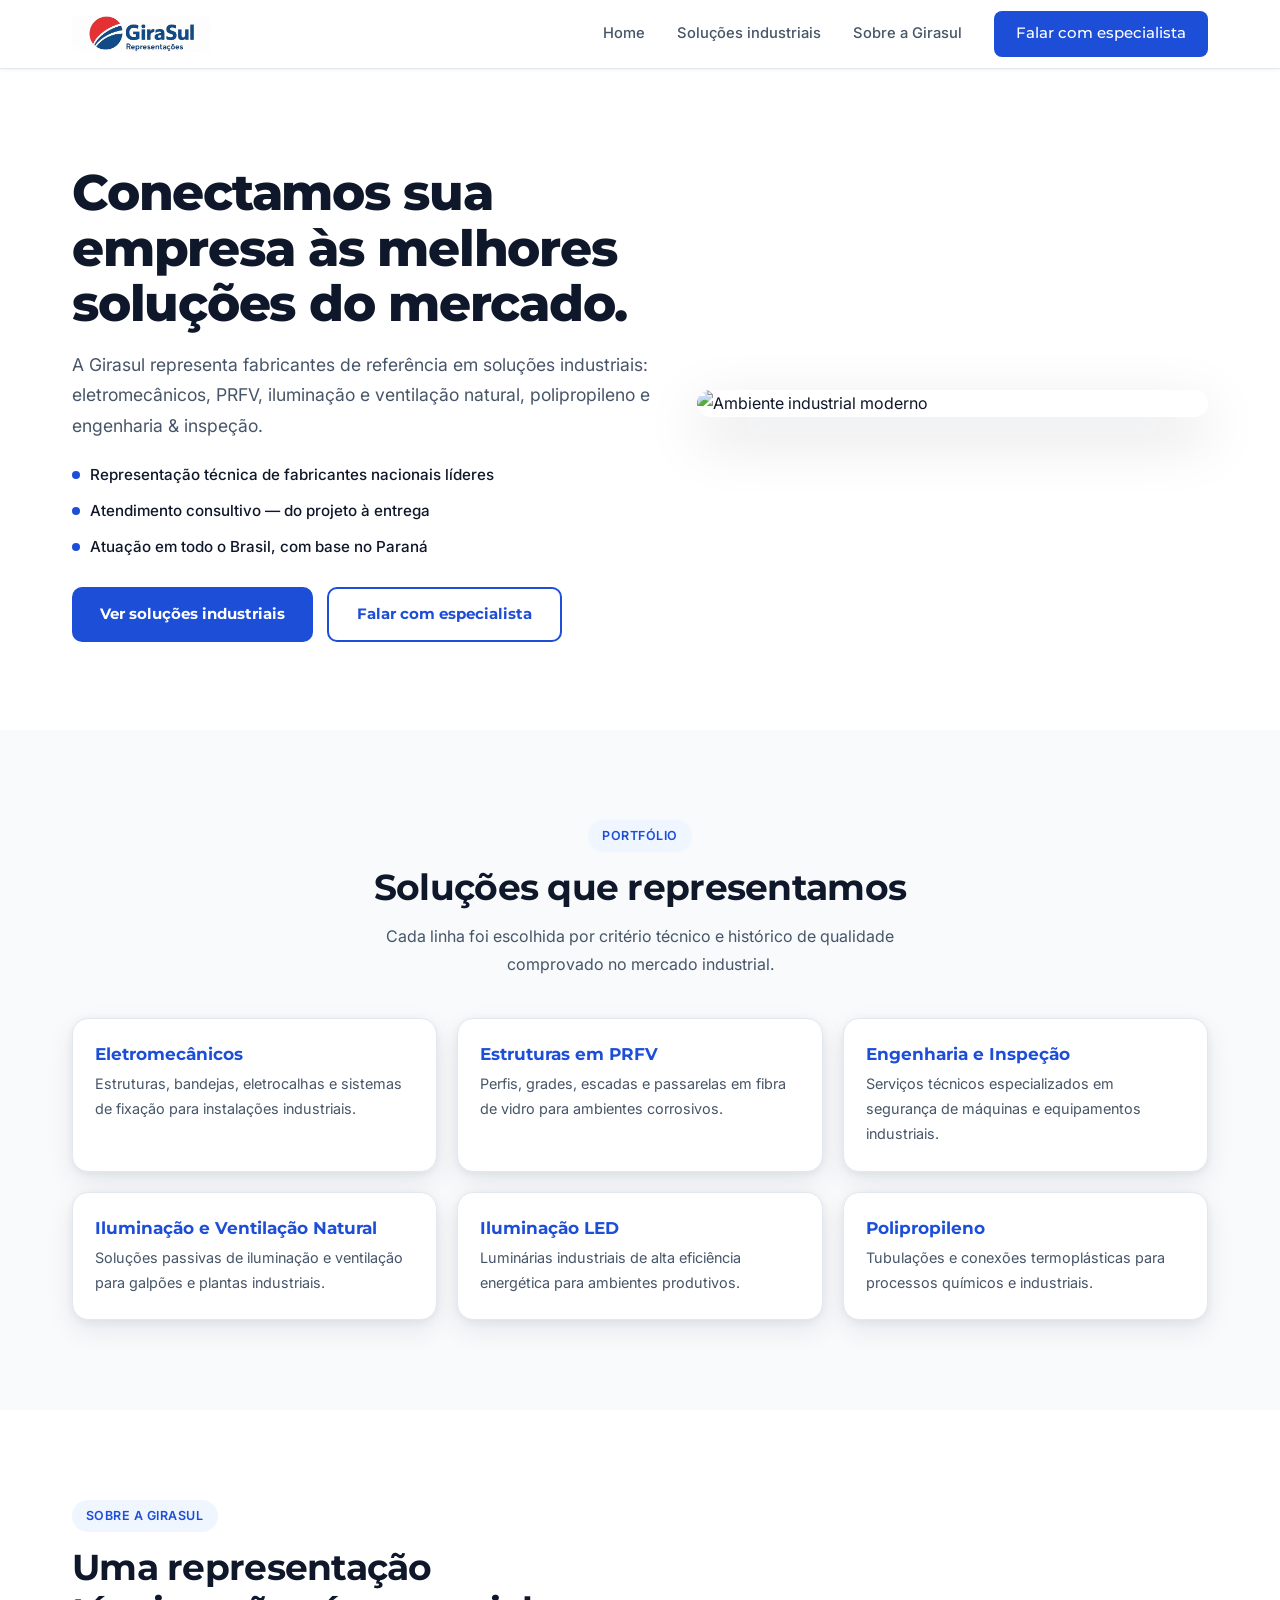
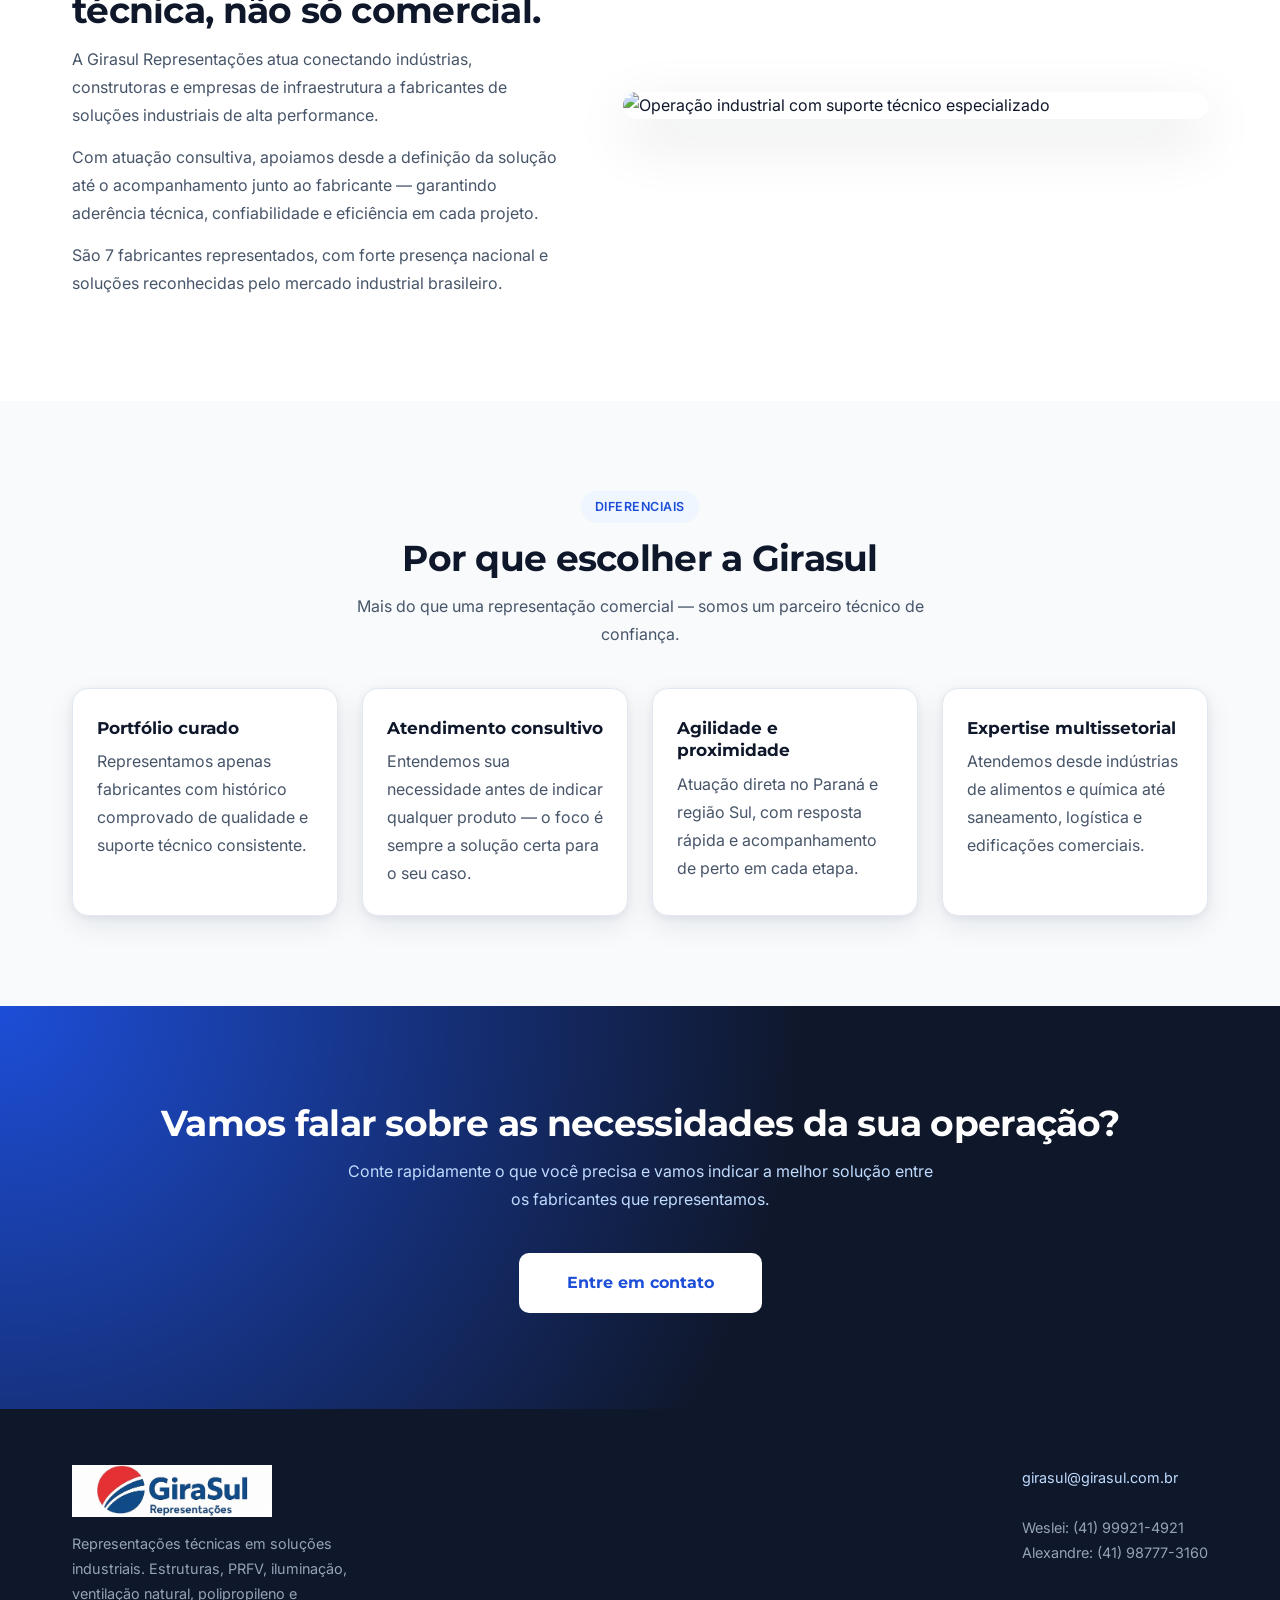
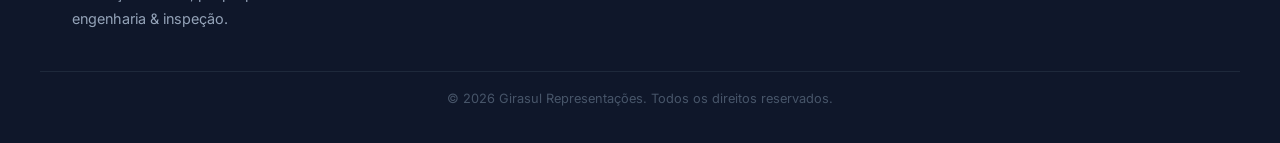
==== index.html @ 54c090a6 "Update index.html" ====
<!doctype html>
<html lang="pt-BR">
<head>
  <meta charset="utf-8" />
  <meta name="viewport" content="width=device-width, initial-scale=1" />
  <title>Girasul Representações | Soluções Industriais no Paraná</title>
  <meta name="description" content="A Girasul representa fabricantes líderes em soluções industriais: estruturas eletromecânicas, PRFV, iluminação, ventilação natural, polipropileno e engenharia & inspeção. Atendimento consultivo no Paraná e região Sul.">
  <meta name="robots" content="index, follow" />
  <link rel="canonical" href="https://site-girasul.vercel.app/" />
  <link rel="preconnect" href="https://fonts.googleapis.com" />
  <link rel="preconnect" href="https://fonts.gstatic.com" crossorigin />
  <link href="https://fonts.googleapis.com/css2?family=Inter:wght@400;500;600&family=Montserrat:wght@600;700;800&display=swap" rel="stylesheet" />
  <link rel="stylesheet" href="assets/css/styles.css" />
</head>
<body>

  <header class="site-header">
    <div class="container header-inner">
      <a href="index.html" class="brand">
        <img src="assets/img/logos/logo-girasul.webp"
             alt="Girasul Representações"
             class="brand-logo" />
      </a>
      <nav class="main-nav" id="main-nav">
        <a href="index.html">Home</a>
        <a href="solucoes-industriais.html">Soluções industriais</a>
        <a href="#sobre">Sobre a Girasul</a>
        <a href="https://wa.me/5541999214921?text=Ol%C3%A1%2C%20vim%20pelo%20site%20da%20Girasul%20e%20gostaria%20de%20conversar%20sobre%20solu%C3%A7%C3%B5es%20industriais."
           class="btn btn-nav"
           target="_blank"
           rel="noopener">
          Falar com especialista
        </a>
      </nav>
      <button class="nav-toggle" id="nav-toggle" aria-label="Abrir menu">
        <span></span><span></span><span></span>
      </button>
    </div>
  </header>

  <main>

    <!-- HERO -->
    <section class="hero">
      <div class="container hero-grid">
        <div class="hero-text">
          <h1>Conectamos sua empresa às melhores soluções do mercado.</h1>
          <p class="lead">
            A Girasul representa fabricantes de referência em soluções industriais:
            eletromecânicos, PRFV, iluminação e ventilação natural,
            polipropileno e engenharia & inspeção.
          </p>
          <ul class="hero-list">
            <li>Representação técnica de fabricantes nacionais líderes</li>
            <li>Atendimento consultivo — do projeto à entrega</li>
            <li>Atuação em todo o Brasil, com base no Paraná</li>
          </ul>
          <div class="hero-ctas">
            <a href="solucoes-industriais.html" class="btn btn-primary">Ver soluções industriais</a>
            <a href="https://wa.me/5541999214921?text=Ol%C3%A1%2C%20vim%20pelo%20site%20da%20Girasul%20e%20gostaria%20de%20conversar%20sobre%20solu%C3%A7%C3%B5es%20industriais."
               class="btn btn-outline"
               target="_blank"
               rel="noopener">
              Falar com especialista
            </a>
          </div>
        </div>
        <div class="hero-visual">
          <img src="assets/img/ilustracoes/hero-industrial-home.webp"
               alt="Ambiente industrial moderno"
               class="hero-image" />
        </div>
      </div>
    </section>

    <!-- SOLUÇÕES QUE REPRESENTAMOS -->
    <section class="section section-soft">
      <div class="container">
        <div class="section-header text-center">
          <p class="badge">Portfólio</p>
          <h2>Soluções que representamos</h2>
          <p class="section-lead">
            Cada linha foi escolhida por critério técnico e histórico de qualidade
            comprovado no mercado industrial.
          </p>
        </div>
        <div class="home-categories">
          <a href="solucoes-industriais.html#eletromecânicos" class="home-cat">
            <h3>Eletromecânicos</h3>
            <p>Estruturas, bandejas, eletrocalhas e sistemas de fixação para instalações industriais.</p>
          </a>
          <a href="solucoes-industriais.html#prfv" class="home-cat">
            <h3>Estruturas em PRFV</h3>
            <p>Perfis, grades, escadas e passarelas em fibra de vidro para ambientes corrosivos.</p>
          </a>
          <a href="solucoes-industriais.html#engenharia" class="home-cat">
            <h3>Engenharia e Inspeção</h3>
            <p>Serviços técnicos especializados em segurança de máquinas e equipamentos industriais.</p>
          </a>
          <a href="solucoes-industriais.html#iluminacao" class="home-cat">
            <h3>Iluminação e Ventilação Natural</h3>
            <p>Soluções passivas de iluminação e ventilação para galpões e plantas industriais.</p>
          </a>
          <a href="solucoes-industriais.html#iluminacao-led" class="home-cat">
            <h3>Iluminação LED</h3>
            <p>Luminárias industriais de alta eficiência energética para ambientes produtivos.</p>
          </a>
          <a href="solucoes-industriais.html#polipropileno" class="home-cat">
            <h3>Polipropileno</h3>
            <p>Tubulações e conexões termoplásticas para processos químicos e industriais.</p>
          </a>
        </div>
      </div>
    </section>

    <!-- SOBRE A GIRASUL -->
    <section class="section" id="sobre">
      <div class="container about-grid">
        <div class="about-text">
          <p class="badge">Sobre a Girasul</p>
          <h2>Uma representação técnica, não só comercial.</h2>
          <p>
            A Girasul Representações atua conectando indústrias, construtoras e empresas
            de infraestrutura a fabricantes de soluções industriais de alta performance.
          </p>
          <p>
            Com atuação consultiva, apoiamos desde a definição da solução até o
            acompanhamento junto ao fabricante — garantindo aderência técnica,
            confiabilidade e eficiência em cada projeto.
          </p>
          <p>
            São 7 fabricantes representados, com forte presença nacional e soluções
            reconhecidas pelo mercado industrial brasileiro.
          </p>
        </div>
        <div class="about-visual">
          <img src="assets/img/ilustracoes/hero-sobre-girasul.jpeg"
               alt="Operação industrial com suporte técnico especializado" />
        </div>
      </div>
    </section>

    <!-- POR QUE A GIRASUL -->
    <section class="section section-soft">
      <div class="container">
        <div class="section-header text-center">
          <p class="badge">Diferenciais</p>
          <h2>Por que escolher a Girasul</h2>
          <p class="section-lead">
            Mais do que uma representação comercial — somos um parceiro técnico de confiança.
          </p>
        </div>
        <div class="why-grid">
          <div class="why-item">
            <h3>Portfólio curado</h3>
            <p>Representamos apenas fabricantes com histórico comprovado de qualidade e suporte técnico consistente.</p>
          </div>
          <div class="why-item">
            <h3>Atendimento consultivo</h3>
            <p>Entendemos sua necessidade antes de indicar qualquer produto — o foco é sempre a solução certa para o seu caso.</p>
          </div>
          <div class="why-item">
            <h3>Agilidade e proximidade</h3>
            <p>Atuação direta no Paraná e região Sul, com resposta rápida e acompanhamento de perto em cada etapa.</p>
          </div>
          <div class="why-item">
            <h3>Expertise multissetorial</h3>
            <p>Atendemos desde indústrias de alimentos e química até saneamento, logística e edificações comerciais.</p>
          </div>
        </div>
      </div>
    </section>

    <!-- CTA -->
    <section class="section section-cta" id="contato">
      <div class="container">
        <div class="section-header text-center">
          <h2>Vamos falar sobre as necessidades da sua operação?</h2>
          <p class="section-lead">
            Conte rapidamente o que você precisa e vamos indicar a melhor solução
            entre os fabricantes que representamos.
          </p>
        </div>
        <div class="cta-contacts cta-contacts--single">
          <a href="https://wa.me/5541999214921?text=Ol%C3%A1%2C%20vim%20pelo%20site%20da%20Girasul%20e%20gostaria%20de%20conversar%20sobre%20solu%C3%A7%C3%B5es%20industriais."
             class="btn-cta-primary"
             target="_blank"
             rel="noopener">
            Entre em contato
          </a>
        </div>
      </div>
    </section>

  </main>

  <footer class="site-footer">
    <div class="container footer-grid">
      <div>
        <img src="assets/img/logos/logo-girasul.webp"
             alt="Girasul Representações"
             class="footer-logo" />
        <p class="footer-text">
          Representações técnicas em soluções industriais. Estruturas, PRFV,
          iluminação, ventilação natural, polipropileno e engenharia & inspeção.
        </p>
      </div>
      <div>
        <p class="footer-text">
          <a href="mailto:girasul@girasul.com.br">girasul@girasul.com.br</a><br><br>
          Weslei: (41) 99921-4921<br>
          Alexandre: (41) 98777-3160
        </p>
      </div>
    </div>
    <div class="container footer-bottom">
      <p>© <span id="year"></span> Girasul Representações. Todos os direitos reservados.</p>
    </div>
  </footer>

  <script src="assets/js/main.js"></script>
</body>
</html>
---- assets/css/styles.css ----
/* =============================================
   GIRASUL REPRESENTAÇÕES — styles.css
   ============================================= */

:root {
  --color-primary: #1d4ed8;
  --color-primary-dark: #1e40af;
  --color-bg-soft: #f8fafc;
  --color-text: #0f172a;
  --color-text-soft: #475569;
  --color-border: #e2e8f0;
  --radius: 16px;
  --shadow-card: 0 2px 8px rgba(15,23,42,0.06), 0 10px 28px rgba(15,23,42,0.08);
}

*, *::before, *::after {
  box-sizing: border-box;
  margin: 0;
  padding: 0;
}

body {
  font-family: "Inter", system-ui, -apple-system, sans-serif;
  font-size: 1rem;
  line-height: 1.7;
  color: var(--color-text);
  background-color: #ffffff;
  -webkit-font-smoothing: antialiased;
}

a { color: inherit; text-decoration: none; }
img { display: block; max-width: 100%; }
ul { list-style: none; padding: 0; margin: 0; }

/* =============================================
   TIPOGRAFIA
   ============================================= */

h1 {
  font-family: "Montserrat", system-ui, sans-serif;
  font-size: clamp(2.1rem, 4.5vw, 3.1rem);
  font-weight: 800;
  line-height: 1.12;
  letter-spacing: -0.025em;
  color: #0f172a;
  margin-bottom: 18px;
}

h2 {
  font-family: "Montserrat", system-ui, sans-serif;
  font-size: clamp(1.6rem, 3vw, 2.25rem);
  font-weight: 700;
  line-height: 1.2;
  letter-spacing: -0.02em;
  color: #0f172a;
  margin-bottom: 12px;
}

h3 {
  font-family: "Montserrat", system-ui, sans-serif;
  font-size: 1.08rem;
  font-weight: 700;
  line-height: 1.3;
  color: #0f172a;
  margin-bottom: 8px;
}

h4 {
  font-family: "Montserrat", system-ui, sans-serif;
  font-size: 0.9rem;
  font-weight: 600;
  color: #1e293b;
  margin-bottom: 6px;
}

p {
  color: var(--color-text-soft);
  line-height: 1.75;
}

/* =============================================
   LAYOUT
   ============================================= */

.container {
  max-width: 1200px;
  margin: 0 auto;
  padding: 0 32px;
}

.section { padding: 90px 0; }
.section-soft { background-color: var(--color-bg-soft); }

.section-header { margin-bottom: 40px; }
.section-header.text-center { text-align: center; }

.section-lead {
  max-width: 600px;
  margin: 10px auto 0;
  font-size: 1rem;
  color: var(--color-text-soft);
  line-height: 1.75;
}

/* =============================================
   HEADER
   ============================================= */

.site-header {
  position: sticky;
  top: 0;
  z-index: 100;
  background-color: #ffffff;
  border-bottom: 1px solid var(--color-border);
  box-shadow: 0 1px 4px rgba(15,23,42,0.06);
}

.header-inner {
  display: flex;
  align-items: center;
  justify-content: space-between;
  height: 68px;
}

.brand-logo {
  height: 36px;
  width: auto;
}

.main-nav {
  display: flex;
  align-items: center;
  gap: 32px;
}

.main-nav a {
  font-size: 0.92rem;
  font-weight: 500;
  color: var(--color-text-soft);
  transition: color 0.2s;
}

.main-nav a:hover { color: var(--color-primary); }

.nav-toggle {
  display: none;
  flex-direction: column;
  gap: 5px;
  background: none;
  border: none;
  cursor: pointer;
  padding: 4px;
}

.nav-toggle span {
  display: block;
  width: 24px;
  height: 2px;
  background-color: var(--color-text);
  border-radius: 2px;
  transition: transform 0.2s;
}

/* =============================================
   BADGE
   ============================================= */

.badge {
  display: inline-block;
  padding: 5px 14px;
  border-radius: 999px;
  background-color: #eff6ff;
  color: var(--color-primary);
  font-size: 0.78rem;
  font-weight: 600;
  letter-spacing: 0.04em;
  text-transform: uppercase;
  margin-bottom: 14px;
}

/* =============================================
   BOTÕES
   ============================================= */

.btn {
  display: inline-flex;
  align-items: center;
  justify-content: center;
  padding: 13px 28px;
  border-radius: 10px;
  font-family: "Montserrat", system-ui, sans-serif;
  font-weight: 700;
  font-size: 0.92rem;
  cursor: pointer;
  transition: transform 0.2s, box-shadow 0.2s, background-color 0.2s;
  text-decoration: none;
  white-space: nowrap;
  border: none;
}

.btn-primary {
  background-color: var(--color-primary);
  color: #ffffff;
}

.btn-primary:hover {
  background-color: var(--color-primary-dark);
  transform: translateY(-2px);
  box-shadow: 0 6px 20px rgba(29,78,216,0.35);
}

.btn-outline {
  background-color: transparent;
  color: var(--color-primary);
  border: 2px solid var(--color-primary);
}

.btn-outline:hover {
  background-color: #eff6ff;
  transform: translateY(-2px);
}

.btn-nav {
  background-color: var(--color-primary);
  color: #ffffff !important;
  padding: 10px 22px;
  border-radius: 8px;
  font-size: 0.88rem;
}

.btn-nav:hover {
  background-color: var(--color-primary-dark);
  transform: translateY(-1px);
}

/* =============================================
   HERO
   ============================================= */

.hero {
  padding: 96px 0 88px;
  background-color: #ffffff;
}

.hero-grid {
  display: grid;
  grid-template-columns: minmax(0, 1.2fr) minmax(0, 1.05fr);
  gap: 40px;
  align-items: center;
}

.hero-text { max-width: 600px; }

.lead {
  font-size: 1.1rem;
  color: var(--color-text-soft);
  margin-bottom: 20px;
  line-height: 1.75;
}

.hero-list {
  list-style: none;
  padding: 0;
  margin: 0 0 28px;
  display: flex;
  flex-direction: column;
  gap: 10px;
}

.hero-list li {
  display: flex;
  align-items: center;
  gap: 10px;
  font-size: 0.95rem;
  font-weight: 500;
  color: var(--color-text);
}

.hero-list li::before {
  content: "";
  width: 8px;
  height: 8px;
  border-radius: 50%;
  background-color: var(--color-primary);
  flex-shrink: 0;
}

.hero-ctas {
  display: flex;
  flex-wrap: wrap;
  gap: 14px;
}

.hero-visual {
  display: flex;
  justify-content: flex-end;
  align-items: center;
}

.hero-image {
  width: 100%;
  max-height: 480px;
  object-fit: cover;
  border-radius: var(--radius);
  box-shadow: 0 20px 60px rgba(15,23,42,0.15);
}

/* =============================================
   HOME CATEGORIES
   ============================================= */

.home-categories {
  display: grid;
  grid-template-columns: repeat(3, 1fr);
  gap: 20px;
}

.home-cat {
  display: block;
  padding: 24px 22px;
  border-radius: var(--radius);
  border: 1px solid var(--color-border);
  background-color: #ffffff;
  box-shadow: var(--shadow-card);
  transition: transform 0.2s, box-shadow 0.2s, border-color 0.2s;
  text-decoration: none;
}

.home-cat:hover {
  transform: translateY(-4px);
  box-shadow: 0 14px 32px rgba(15,23,42,0.1);
  border-color: #bfdbfe;
}

.home-cat h3 {
  color: var(--color-primary);
  margin-bottom: 6px;
}

.home-cat p {
  font-size: 0.9rem;
  color: var(--color-text-soft);
  margin: 0;
}

/* =============================================
   SOBRE — ABOUT GRID
   ============================================= */

.about-grid {
  display: grid;
  grid-template-columns: 1fr 1.2fr;
  gap: 64px;
  align-items: center;
}

.about-text p {
  margin-bottom: 14px;
}

.about-visual {
  border-radius: var(--radius);
  overflow: hidden;
  box-shadow: 0 20px 60px rgba(15,23,42,0.12);
}

.about-visual img {
  width: 100%;
  height: 100%;
  max-height: 420px;
  object-fit: cover;
  display: block;
}

/* =============================================
   LOGOS GRID (marcas — home)
   ============================================= */

.logos-grid {
  display: grid;
  grid-template-columns: repeat(5, 1fr);
  gap: 12px;
}

.logo-item {
  display: flex;
  align-items: center;
  justify-content: center;
  padding: 14px 10px;
  border-radius: 10px;
  border: 1px solid var(--color-border);
  background-color: #ffffff;
  transition: box-shadow 0.2s;
}

.logo-item:hover {
  box-shadow: 0 4px 14px rgba(15,23,42,0.08);
}

.logo-item img {
  max-height: 38px;
  width: auto;
  object-fit: contain;
  filter: grayscale(30%);
  transition: filter 0.2s;
}

.logo-item:hover img {
  filter: grayscale(0%);
}

/* =============================================
   WHY GIRASUL
   ============================================= */

.why-grid {
  display: grid;
  grid-template-columns: repeat(4, 1fr);
  gap: 24px;
}

.why-item {
  padding: 28px 24px;
  border-radius: var(--radius);
  background-color: #ffffff;
  border: 1px solid var(--color-border);
  box-shadow: var(--shadow-card);
}

.why-item h3 {
  color: var(--color-text);
  margin-bottom: 8px;
}

/* =============================================
   CTA
   ============================================= */

.section-cta {
  background: radial-gradient(circle at top left, #1d4ed8 0%, #0f172a 60%);
  padding: 96px 0;
}

.section-cta h2 { color: #ffffff; }
.section-cta .section-lead { color: #bfdbfe; }

.cta-contacts {
  display: flex;
  flex-wrap: wrap;
  justify-content: center;
  gap: 20px;
  margin-top: 32px;
}

.cta-contacts--single {
  display: flex;
  justify-content: center;
  margin-top: 32px;
}

.btn-cta-primary {
  display: inline-flex;
  align-items: center;
  justify-content: center;
  padding: 16px 48px;
  border-radius: 10px;
  background-color: #ffffff;
  color: var(--color-primary);
  font-family: "Montserrat", system-ui, sans-serif;
  font-weight: 700;
  font-size: 1rem;
  border: none;
  cursor: pointer;
  transition: transform 0.2s, box-shadow 0.2s;
  text-decoration: none;
  white-space: nowrap;
}

.btn-cta-primary:hover {
  transform: translateY(-2px);
  box-shadow: 0 8px 24px rgba(15,23,42,0.2);
}

.btn-cta-outline {
  display: inline-flex;
  align-items: center;
  justify-content: center;
  padding: 16px 36px;
  border-radius: 10px;
  background-color: transparent;
  color: #ffffff;
  font-family: "Montserrat", system-ui, sans-serif;
  font-weight: 600;
  font-size: 0.95rem;
  border: 2px solid rgba(255,255,255,0.5);
  cursor: pointer;
  transition: background-color 0.2s, border-color 0.2s, transform 0.2s;
  text-decoration: none;
  white-space: nowrap;
}

.btn-cta-outline:hover {
  background-color: rgba(255,255,255,0.1);
  border-color: #ffffff;
  transform: translateY(-2px);
}

/* =============================================
   FABRICANTES (página de soluções)
   ============================================= */

.fab-grid {
  display: grid;
  grid-template-columns: repeat(5, 1fr);
  gap: 16px;
}

.fab-card {
  display: flex;
  align-items: center;
  justify-content: center;
  padding: 20px 16px;
  min-height: 100px;
  border-radius: var(--radius);
  border: 1px solid var(--color-border);
  background-color: #ffffff;
  box-shadow: var(--shadow-card);
  transition: box-shadow 0.2s, transform 0.2s;
}

.fab-card:hover {
  transform: translateY(-3px);
  box-shadow: 0 10px 28px rgba(15,23,42,0.1);
}

.fab-card img {
  max-height: 52px;
  width: auto;
  object-fit: contain;
}

/* =============================================
   CARD BRANDS (logos dentro dos cards de soluções)
   ============================================= */

.card-brands {
  display: flex;
  flex-direction: column;
  gap: 8px;
  margin-top: 12px;
  padding-top: 12px;
  border-top: 1px solid var(--color-border);
}

.card-brands span {
  font-size: 0.72rem;
  font-weight: 600;
  text-transform: uppercase;
  letter-spacing: 0.06em;
  color: #94a3b8;
}

.card-brands-logos {
  display: flex;
  flex-wrap: wrap;
  align-items: center;
  gap: 12px;
}

.card-brands-logos img {
  max-height: 28px;
  width: auto;
  object-fit: contain;
  filter: grayscale(20%);
  opacity: 0.85;
  transition: opacity 0.2s, filter 0.2s;
}

.card-brands-logos img:hover {
  opacity: 1;
  filter: grayscale(0%);
}

/* =============================================
   SEGMENTOS (página de soluções)
   ============================================= */

.seg-grid {
  display: grid;
  grid-template-columns: repeat(3, 1fr);
  gap: 20px;
}

.seg-card {
  padding: 24px 22px;
  border-radius: var(--radius);
  border: 1px solid var(--color-border);
  background-color: #ffffff;
  box-shadow: var(--shadow-card);
  transition: transform 0.2s, box-shadow 0.2s;
}

.seg-card:hover {
  transform: translateY(-3px);
  box-shadow: 0 14px 30px rgba(15,23,42,0.1);
}

.seg-card h3 {
  font-size: 1rem;
  color: #0f172a;
  margin-bottom: 8px;
}

.seg-card p {
  font-size: 0.9rem;
  color: #64748b;
  margin: 0;
}

/* =============================================
   STEPS
   ============================================= */

.steps-grid {
  display: grid;
  grid-template-columns: repeat(auto-fit, minmax(230px, 1fr));
  gap: 24px;
}

.step {
  background-color: #ffffff;
  border-radius: var(--radius);
  padding: 24px 22px;
  box-shadow: var(--shadow-card);
  border: 1px solid var(--color-border);
  display: flex;
  flex-direction: column;
  gap: 10px;
}

.step-num {
  width: 38px;
  height: 38px;
  border-radius: 999px;
  background: linear-gradient(135deg, #1d4ed8, #2563eb);
  color: #ffffff;
  display: flex;
  align-items: center;
  justify-content: center;
  font-family: "Montserrat", sans-serif;
  font-size: 0.82rem;
  font-weight: 700;
  flex-shrink: 0;
  box-shadow: 0 4px 12px rgba(37,99,235,0.3);
}

.step h3 { font-size: 1rem; color: #0f172a; }
.step p  { font-size: 0.9rem; color: #64748b; margin: 0; }

/* =============================================
   CARDS (página de soluções detalhadas)
   ============================================= */

.cards-grid {
  display: grid;
  grid-template-columns: repeat(auto-fit, minmax(290px, 1fr));
  gap: 24px;
}

.card {
  background-color: #ffffff;
  border-radius: var(--radius);
  box-shadow: var(--shadow-card);
  border: 1px solid var(--color-border);
  overflow: hidden;
  display: flex;
  flex-direction: column;
  transition: transform 0.2s, box-shadow 0.2s, border-color 0.2s;
}

.card:hover {
  transform: translateY(-4px);
  box-shadow: 0 16px 40px rgba(15,23,42,0.14);
  border-color: #bfdbfe;
}

.card-image { width: 100%; height: 200px; object-fit: cover; }

.card-body {
  padding: 20px 22px 24px;
  display: flex;
  flex-direction: column;
  gap: 8px;
}

.card-body h3 { color: var(--color-text); }
.card-body p  { font-size: 0.95rem; color: var(--color-text-soft); }

.card-list {
  list-style: disc;
  padding-left: 18px;
  color: var(--color-text);
  font-size: 0.9rem;
  display: flex;
  flex-direction: column;
  gap: 4px;
}

/* =============================================
   FOOTER
   ============================================= */

.site-footer {
  background-color: #0f172a;
  padding: 56px 0 32px;
}

.footer-grid {
  display: flex;
  flex-wrap: wrap;
  justify-content: space-between;
  gap: 40px;
  margin-bottom: 40px;
}

.footer-logo {
  display: block;
  height: 52px;
  width: auto;
  margin-bottom: 14px;
}

.footer-text {
  font-size: 0.9rem;
  color: #94a3b8;
  max-width: 300px;
  line-height: 1.75;
}

.footer-text a { color: #bfdbfe; transition: color 0.2s; }
.footer-text a:hover { color: #ffffff; }

.footer-bottom {
  border-top: 1px solid #1e293b;
  padding-top: 16px;
  text-align: center;
  font-size: 0.8rem;
  color: #64748b;
}

/* =============================================
   RESPONSIVO
   ============================================= */

@media (max-width: 960px) {
  .hero-grid        { grid-template-columns: 1fr; gap: 40px; }
  .hero-image       { max-height: 360px; width: 100%; }
  .about-grid       { grid-template-columns: 1fr; gap: 40px; }
  .home-categories  { grid-template-columns: repeat(2, 1fr);
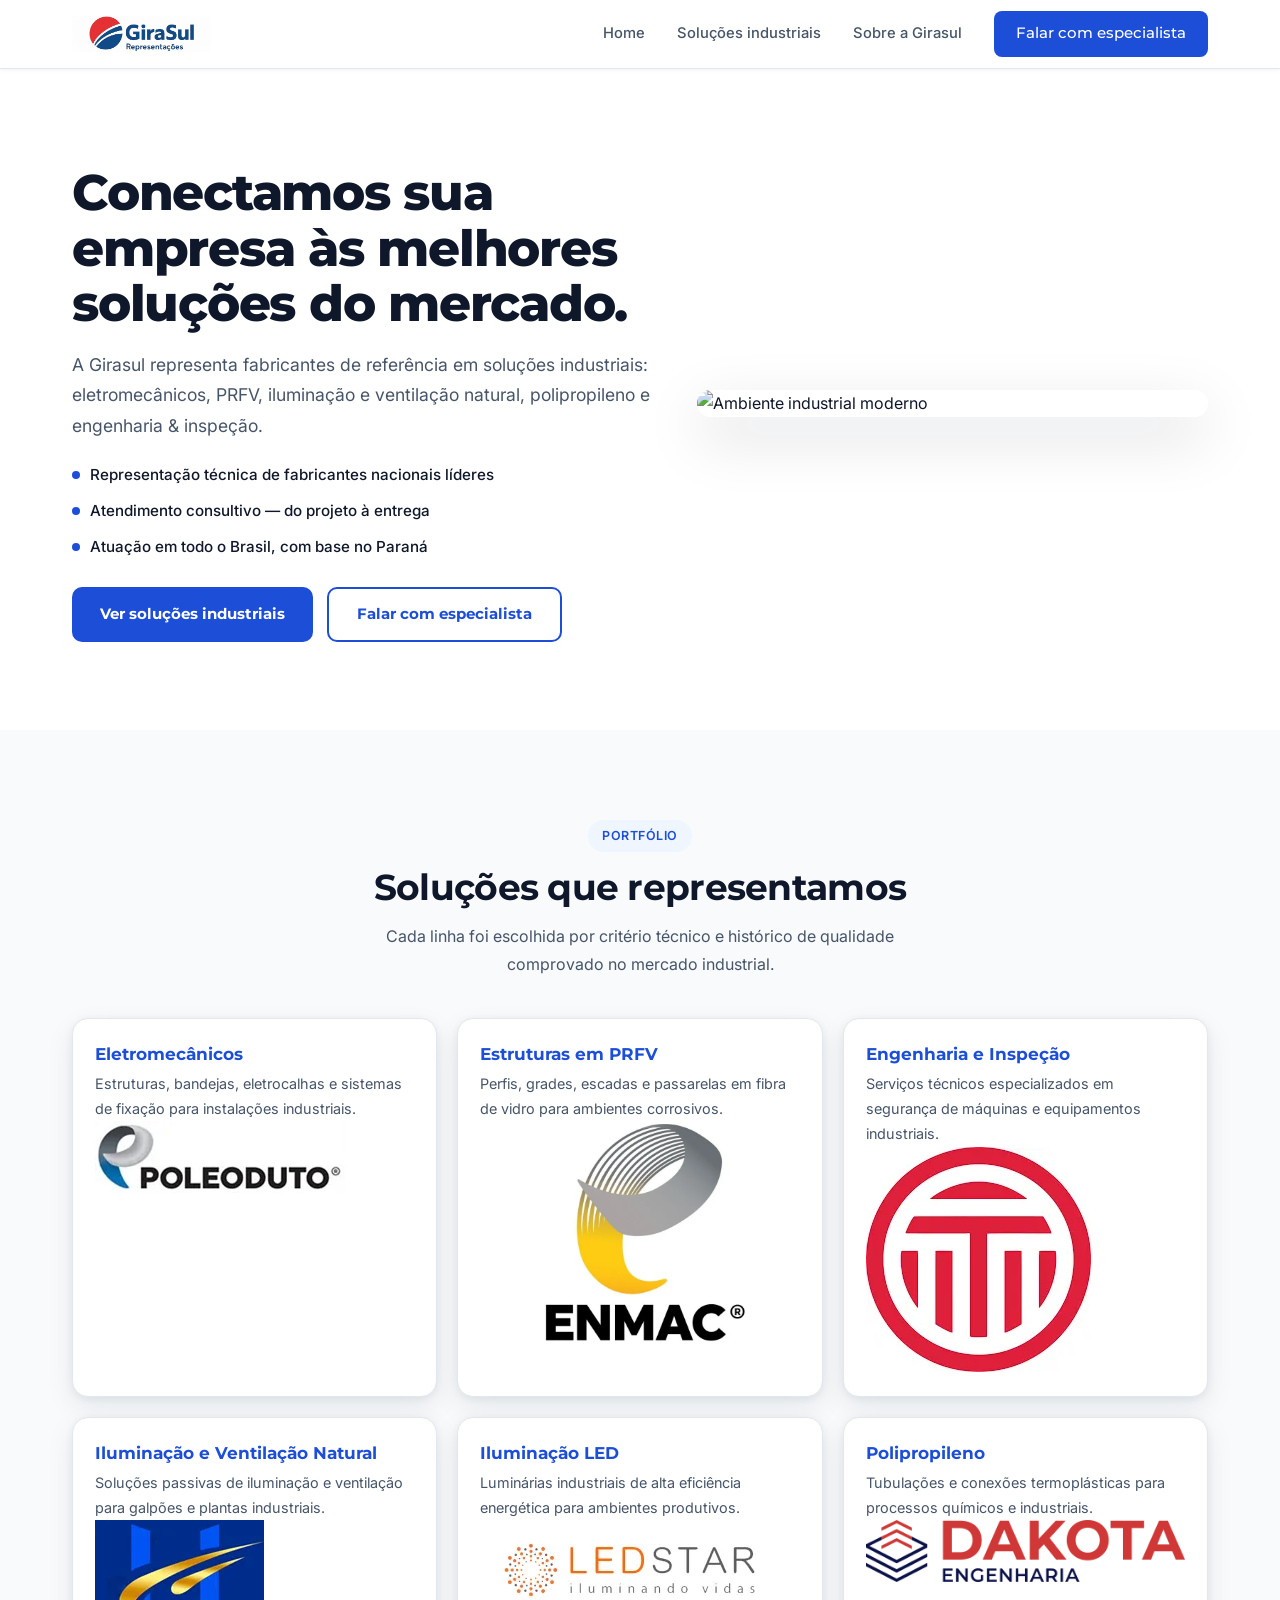
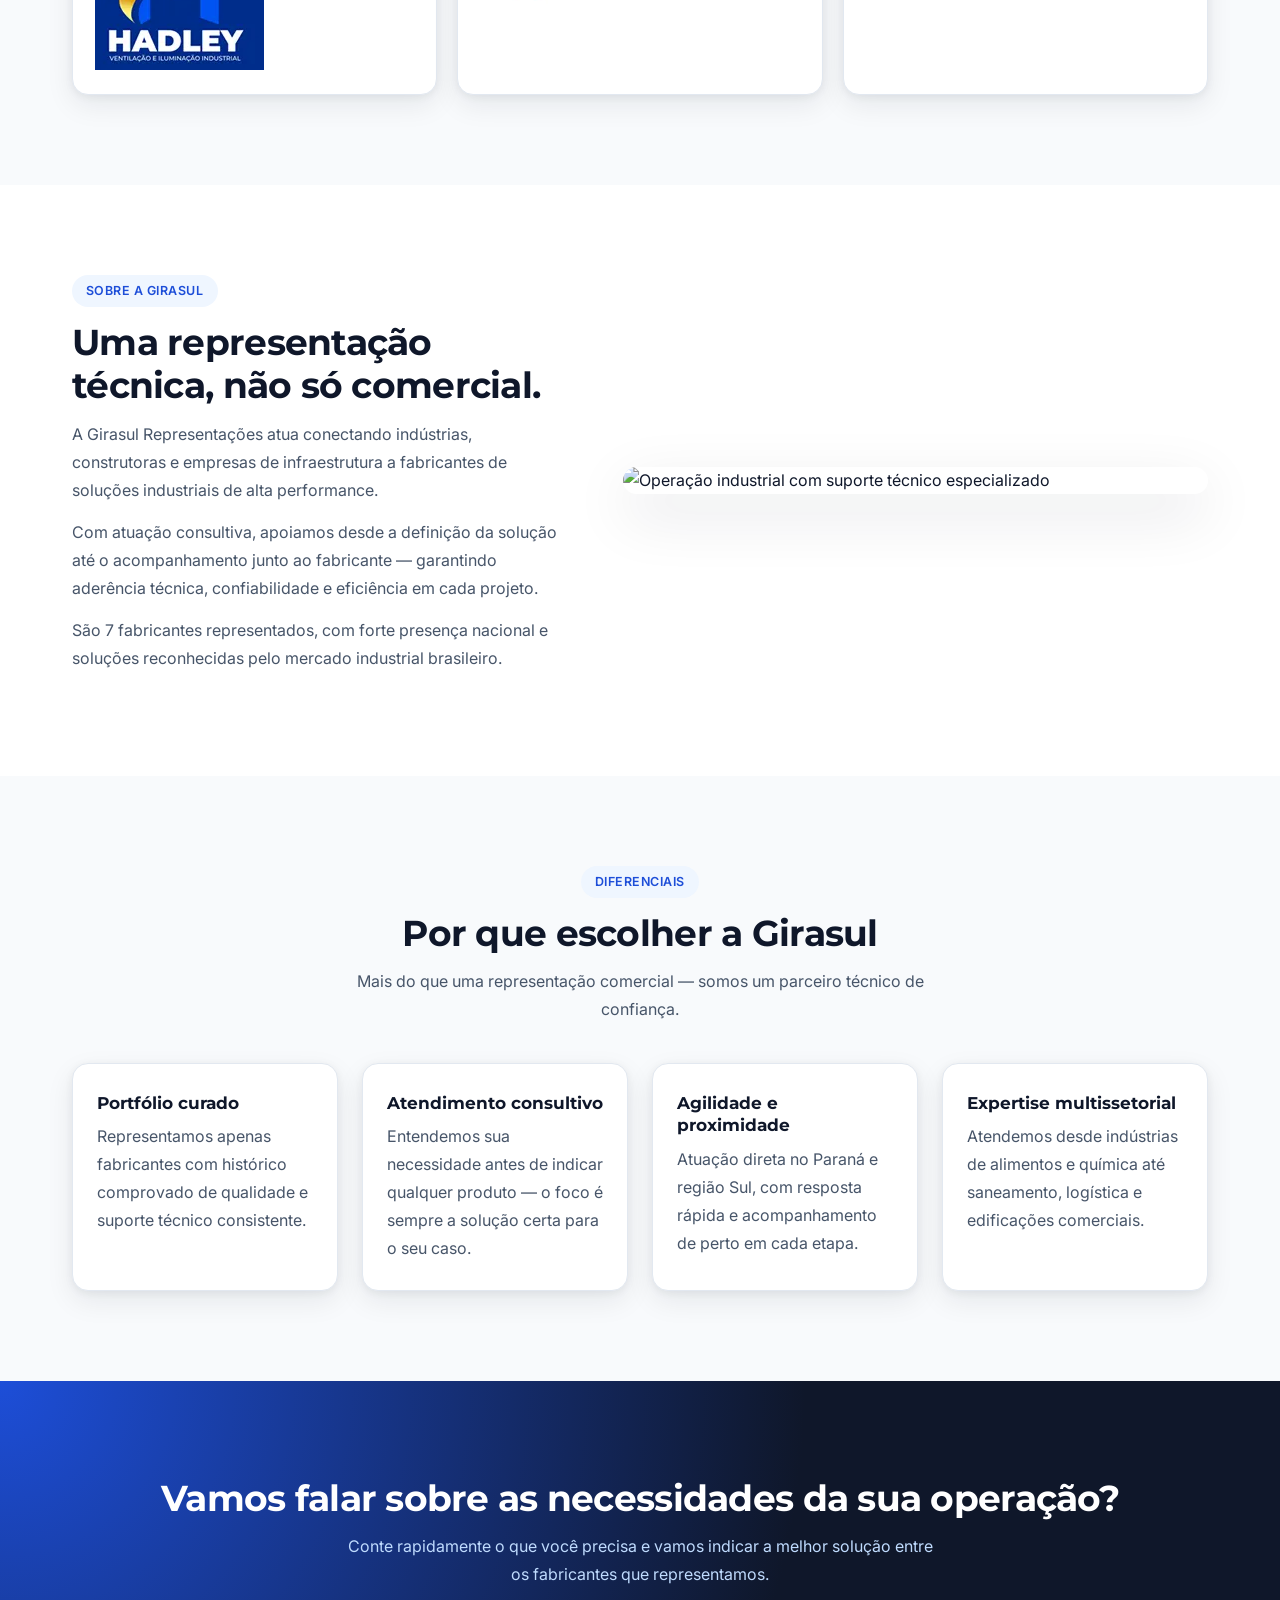
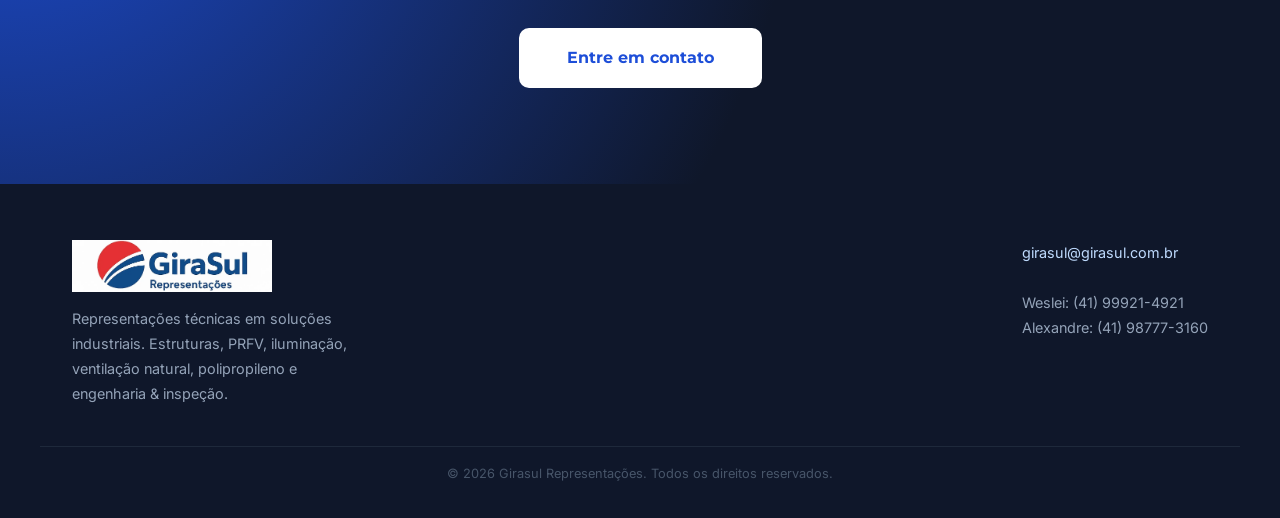
==== commit f12527d4: "Update index.html" ====
--- a/index.html
+++ b/index.html
@@ -74,44 +74,75 @@
     </section>
 
     <!-- SOLUÇÕES QUE REPRESENTAMOS -->
-    <section class="section section-soft">
-      <div class="container">
-        <div class="section-header text-center">
-          <p class="badge">Portfólio</p>
-          <h2>Soluções que representamos</h2>
-          <p class="section-lead">
-            Cada linha foi escolhida por critério técnico e histórico de qualidade
-            comprovado no mercado industrial.
-          </p>
-        </div>
-        <div class="home-categories">
-          <a href="solucoes-industriais.html#eletromecânicos" class="home-cat">
-            <h3>Eletromecânicos</h3>
-            <p>Estruturas, bandejas, eletrocalhas e sistemas de fixação para instalações industriais.</p>
-          </a>
-          <a href="solucoes-industriais.html#prfv" class="home-cat">
-            <h3>Estruturas em PRFV</h3>
-            <p>Perfis, grades, escadas e passarelas em fibra de vidro para ambientes corrosivos.</p>
-          </a>
-          <a href="solucoes-industriais.html#engenharia" class="home-cat">
-            <h3>Engenharia e Inspeção</h3>
-            <p>Serviços técnicos especializados em segurança de máquinas e equipamentos industriais.</p>
-          </a>
-          <a href="solucoes-industriais.html#iluminacao" class="home-cat">
-            <h3>Iluminação e Ventilação Natural</h3>
-            <p>Soluções passivas de iluminação e ventilação para galpões e plantas industriais.</p>
-          </a>
-          <a href="solucoes-industriais.html#iluminacao-led" class="home-cat">
-            <h3>Iluminação LED</h3>
-            <p>Luminárias industriais de alta eficiência energética para ambientes produtivos.</p>
-          </a>
-          <a href="solucoes-industriais.html#polipropileno" class="home-cat">
-            <h3>Polipropileno</h3>
-            <p>Tubulações e conexões termoplásticas para processos químicos e industriais.</p>
-          </a>
-        </div>
-      </div>
-    </section>
+<section class="section section-soft">
+  <div class="container">
+    <div class="section-header text-center">
+      <p class="badge">Portfólio</p>
+      <h2>Soluções que representamos</h2>
+      <p class="section-lead">
+        Cada linha foi escolhida por critério técnico e histórico de qualidade
+        comprovado no mercado industrial.
+      </p>
+    </div>
+    <div class="home-categories">
+
+      <!-- Eletromecânicos → Poleoduto -->
+      <a href="solucoes-industriais.html#eletromecânicos" class="home-cat">
+        <h3>Eletromecânicos</h3>
+        <p>Estruturas, bandejas, eletrocalhas e sistemas de fixação para instalações industriais.</p>
+        <div class="home-cat-brands">
+          <img src="assets/img/logos/logo-poleoduto.webp" alt="Poleoduto">
+        </div>
+      </a>
+
+      <!-- Estruturas em PRFV → Enmac -->
+      <a href="solucoes-industriais.html#prfv" class="home-cat">
+        <h3>Estruturas em PRFV</h3>
+        <p>Perfis, grades, escadas e passarelas em fibra de vidro para ambientes corrosivos.</p>
+        <div class="home-cat-brands">
+          <img src="assets/img/logos/logo-enmac.webp" alt="Enmac">
+        </div>
+      </a>
+
+      <!-- Engenharia e Inspeção → Tríade -->
+      <a href="solucoes-industriais.html#engenharia" class="home-cat">
+        <h3>Engenharia e Inspeção</h3>
+        <p>Serviços técnicos especializados em segurança de máquinas e equipamentos industriais.</p>
+        <div class="home-cat-brands">
+          <img src="assets/img/logos/logo-triade.webp" alt="Tríade">
+        </div>
+      </a>
+
+      <!-- Iluminação e Ventilação Natural → Hadley -->
+      <a href="solucoes-industriais.html#iluminacao" class="home-cat">
+        <h3>Iluminação e Ventilação Natural</h3>
+        <p>Soluções passivas de iluminação e ventilação para galpões e plantas industriais.</p>
+        <div class="home-cat-brands">
+          <img src="assets/img/logos/logo-hadley.webp" alt="Hadley">
+        </div>
+      </a>
+
+      <!-- Iluminação LED → Ledstar -->
+      <a href="solucoes-industriais.html#iluminacao-led" class="home-cat">
+        <h3>Iluminação LED</h3>
+        <p>Luminárias industriais de alta eficiência energética para ambientes produtivos.</p>
+        <div class="home-cat-brands">
+          <img src="assets/img/logos/logo-ledstar.webp" alt="Ledstar">
+        </div>
+      </a>
+
+      <!-- Polipropileno → Dakota -->
+      <a href="solucoes-industriais.html#polipropileno" class="home-cat">
+        <h3>Polipropileno</h3>
+        <p>Tubulações e conexões termoplásticas para processos químicos e industriais.</p>
+        <div class="home-cat-brands">
+          <img src="assets/img/logos/logo-dakota.webp" alt="Dakota">
+        </div>
+      </a>
+
+    </div>
+  </div>
+</section>
 
     <!-- SOBRE A GIRASUL -->
     <section class="section" id="sobre">
@@ -134,7 +165,7 @@
           </p>
         </div>
         <div class="about-visual">
-          <img src="assets/img/ilustracoes/hero-sobre-girasul.jpeg"
+          <img src="assets/img/ilustracoes/hero-sobre-girasul.jpg"
                alt="Operação industrial com suporte técnico especializado" />
         </div>
       </div>
@@ -223,3 +254,5 @@
 </html>
 
 
+
+
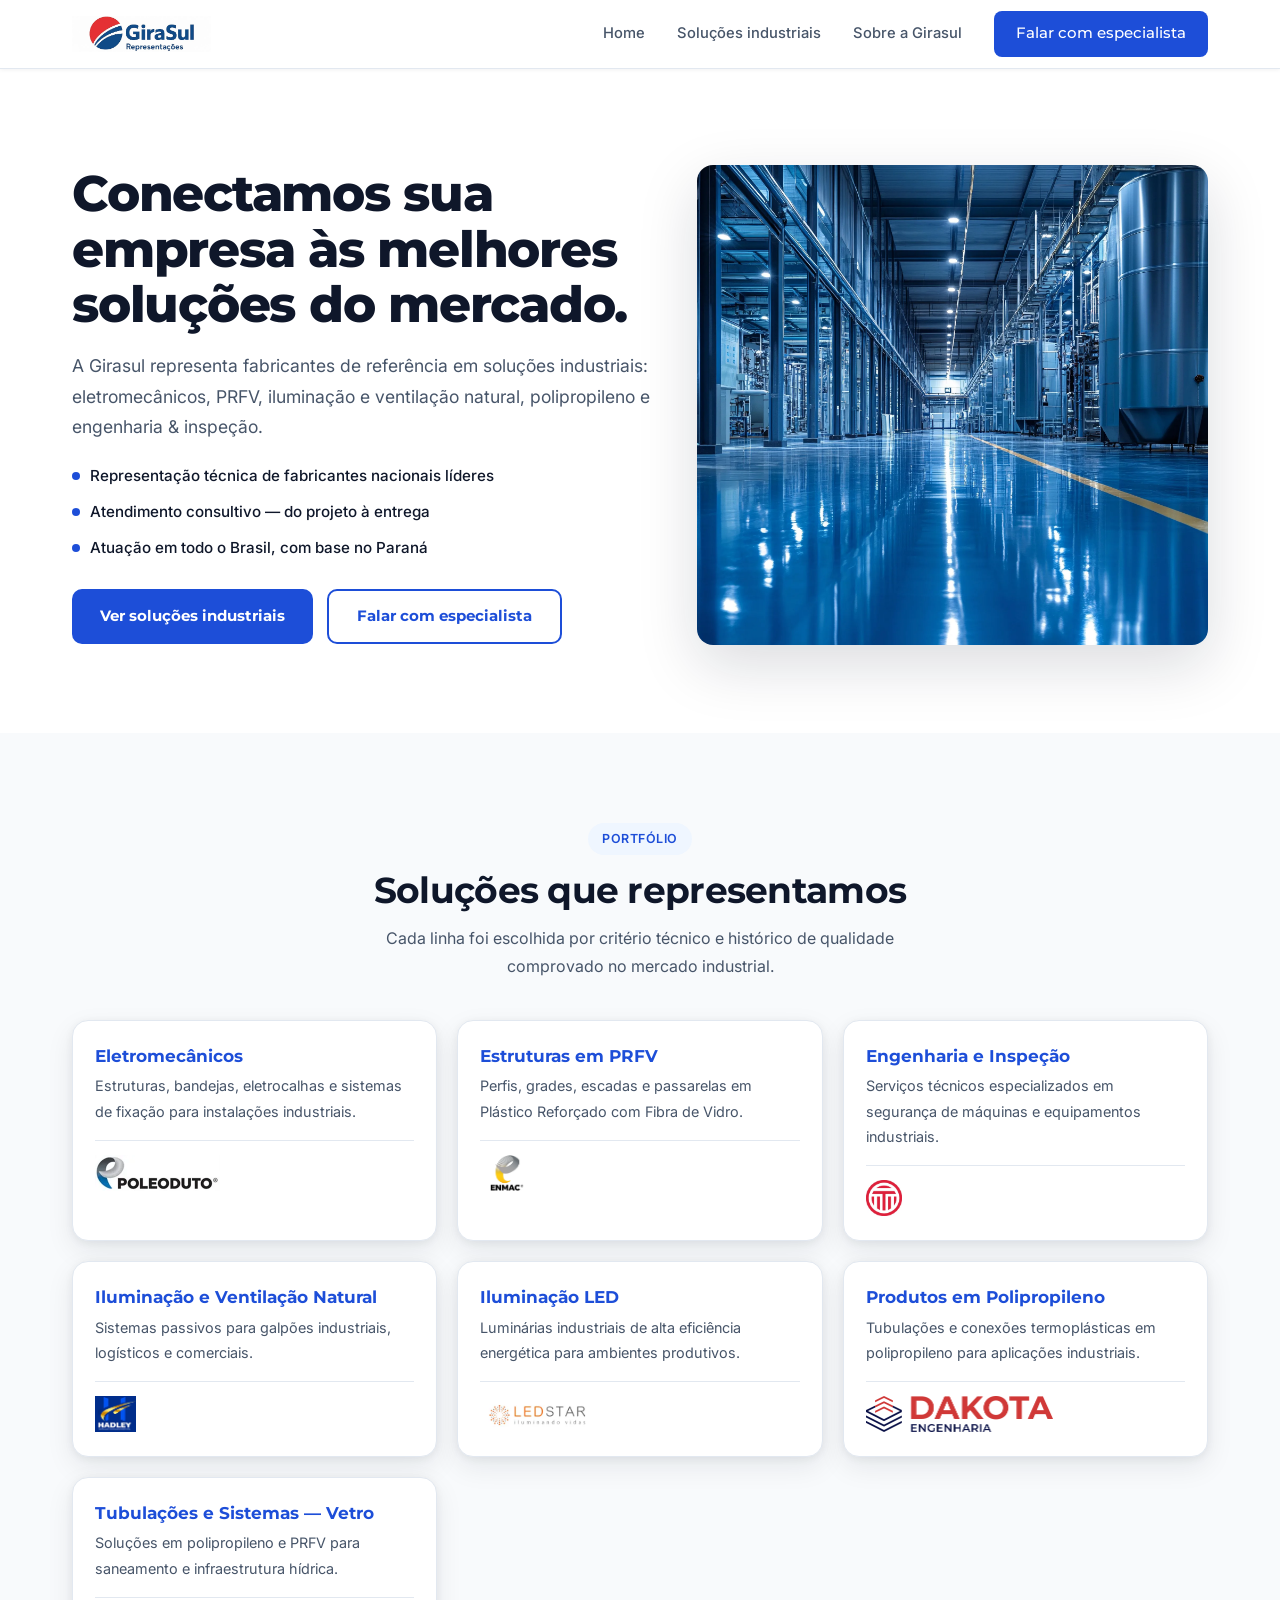
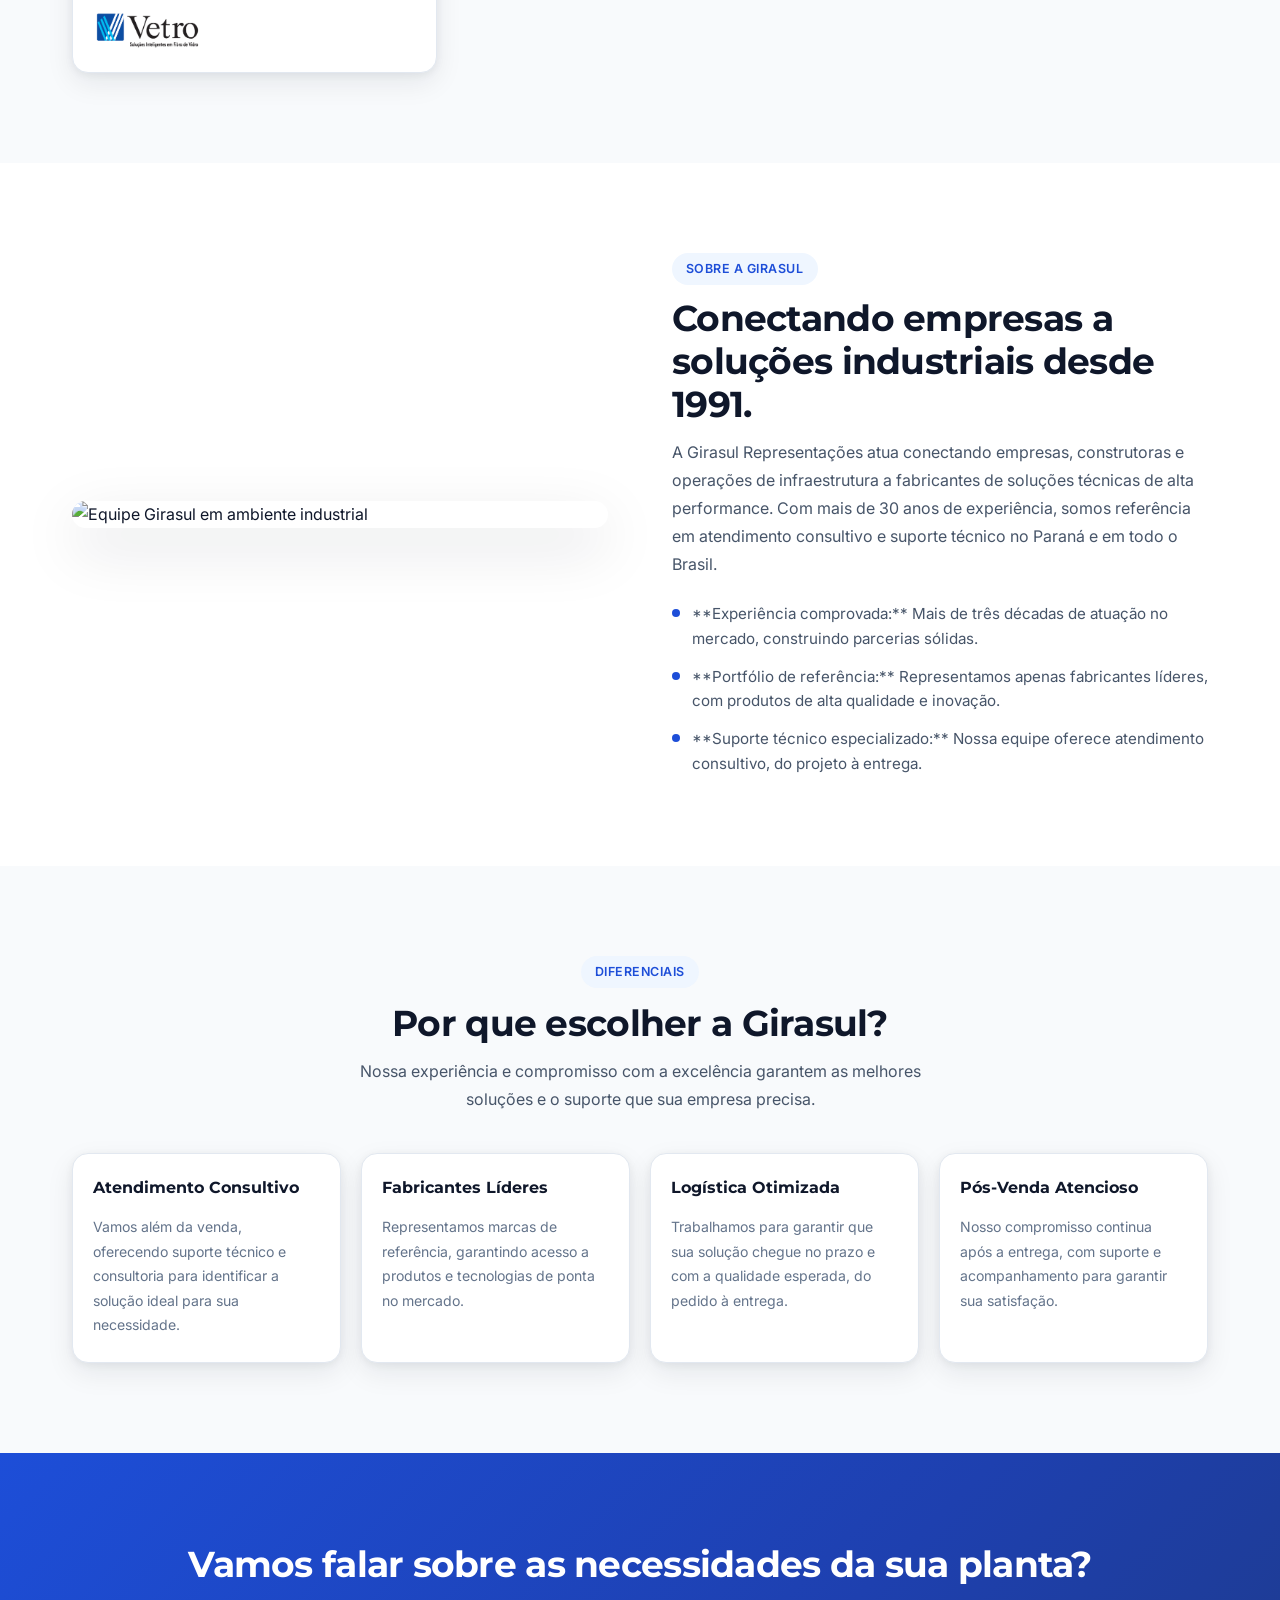
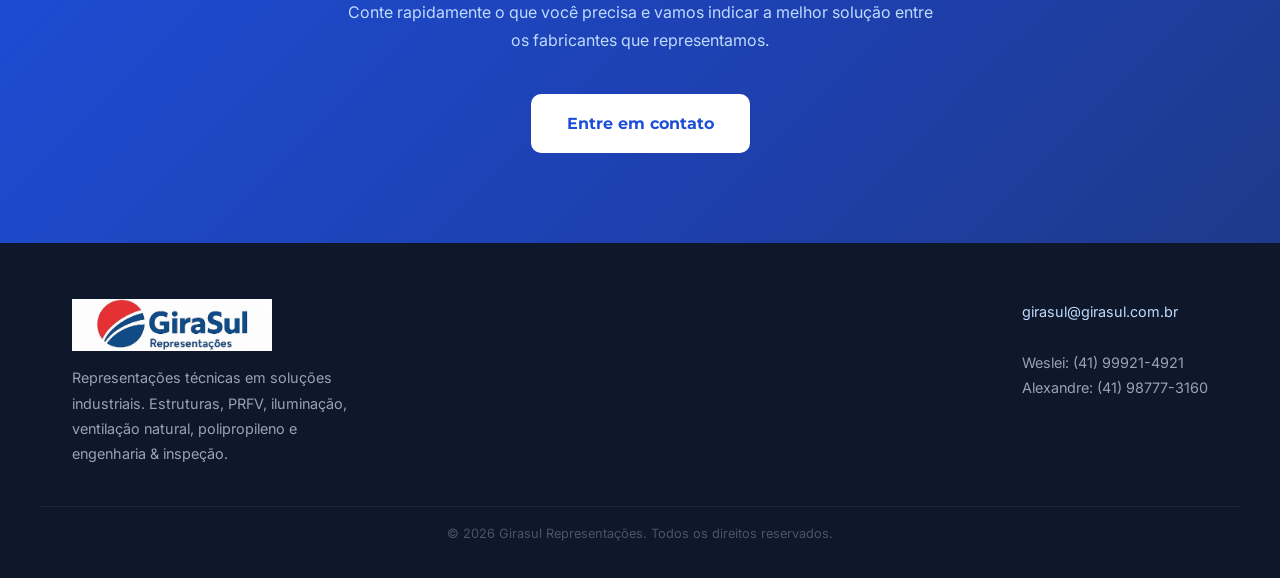
==== commit f9309079: "Update index.html" ====
--- a/index.html
+++ b/index.html
@@ -66,7 +66,7 @@
           </div>
         </div>
         <div class="hero-visual">
-          <img src="assets/img/ilustracoes/hero-industrial-home.webp"
+          <img src="assets/img/ilustracoes/hero-industrial-girasul.webp"
                alt="Ambiente industrial moderno"
                class="hero-image" />
         </div>
@@ -74,129 +74,146 @@
     </section>
 
     <!-- SOLUÇÕES QUE REPRESENTAMOS -->
-<section class="section section-soft">
-  <div class="container">
-    <div class="section-header text-center">
-      <p class="badge">Portfólio</p>
-      <h2>Soluções que representamos</h2>
-      <p class="section-lead">
-        Cada linha foi escolhida por critério técnico e histórico de qualidade
-        comprovado no mercado industrial.
-      </p>
-    </div>
-    <div class="home-categories">
-
-      <!-- Eletromecânicos → Poleoduto -->
-      <a href="solucoes-industriais.html#eletromecânicos" class="home-cat">
-        <h3>Eletromecânicos</h3>
-        <p>Estruturas, bandejas, eletrocalhas e sistemas de fixação para instalações industriais.</p>
-        <div class="home-cat-brands">
-          <img src="assets/img/logos/logo-poleoduto.webp" alt="Poleoduto">
-        </div>
-      </a>
-
-      <!-- Estruturas em PRFV → Enmac -->
-      <a href="solucoes-industriais.html#prfv" class="home-cat">
-        <h3>Estruturas em PRFV</h3>
-        <p>Perfis, grades, escadas e passarelas em fibra de vidro para ambientes corrosivos.</p>
-        <div class="home-cat-brands">
-          <img src="assets/img/logos/logo-enmac.webp" alt="Enmac">
-        </div>
-      </a>
-
-      <!-- Engenharia e Inspeção → Tríade -->
-      <a href="solucoes-industriais.html#engenharia" class="home-cat">
-        <h3>Engenharia e Inspeção</h3>
-        <p>Serviços técnicos especializados em segurança de máquinas e equipamentos industriais.</p>
-        <div class="home-cat-brands">
-          <img src="assets/img/logos/logo-triade.webp" alt="Tríade">
-        </div>
-      </a>
-
-      <!-- Iluminação e Ventilação Natural → Hadley -->
-      <a href="solucoes-industriais.html#iluminacao" class="home-cat">
-        <h3>Iluminação e Ventilação Natural</h3>
-        <p>Soluções passivas de iluminação e ventilação para galpões e plantas industriais.</p>
-        <div class="home-cat-brands">
-          <img src="assets/img/logos/logo-hadley.webp" alt="Hadley">
-        </div>
-      </a>
-
-      <!-- Iluminação LED → Ledstar -->
-      <a href="solucoes-industriais.html#iluminacao-led" class="home-cat">
-        <h3>Iluminação LED</h3>
-        <p>Luminárias industriais de alta eficiência energética para ambientes produtivos.</p>
-        <div class="home-cat-brands">
-          <img src="assets/img/logos/logo-ledstar.webp" alt="Ledstar">
-        </div>
-      </a>
-
-      <!-- Polipropileno → Dakota -->
-      <a href="solucoes-industriais.html#polipropileno" class="home-cat">
-        <h3>Polipropileno</h3>
-        <p>Tubulações e conexões termoplásticas para processos químicos e industriais.</p>
-        <div class="home-cat-brands">
-          <img src="assets/img/logos/logo-dakota.webp" alt="Dakota">
-        </div>
-      </a>
-
-    </div>
-  </div>
-</section>
+    <section class="section section-soft">
+      <div class="container">
+        <div class="section-header text-center">
+          <p class="badge">Portfólio</p>
+          <h2>Soluções que representamos</h2>
+          <p class="section-lead">
+            Cada linha foi escolhida por critério técnico e histórico de qualidade
+            comprovado no mercado industrial.
+          </p>
+        </div>
+        <div class="home-categories">
+          <a href="solucoes-industriais.html#eletromecanicos" class="home-cat">
+            <h3>Eletromecânicos</h3>
+            <p>Estruturas, bandejas, eletrocalhas e sistemas de fixação para instalações industriais.</p>
+            <div class="home-cat-brands">
+              <img src="assets/img/logos/logo-poleoduto.webp" alt="Poleoduto">
+            </div>
+          </a>
+          <a href="solucoes-industriais.html#prfv" class="home-cat">
+            <h3>Estruturas em PRFV</h3>
+            <p>Perfis, grades, escadas e passarelas em Plástico Reforçado com Fibra de Vidro.</p>
+            <div class="home-cat-brands">
+              <img src="assets/img/logos/logo-enmac.webp" alt="Enmac">
+            </div>
+          </a>
+          <a href="solucoes-industriais.html#engenharia" class="home-cat">
+            <h3>Engenharia e Inspeção</h3>
+            <p>Serviços técnicos especializados em segurança de máquinas e equipamentos industriais.</p>
+            <div class="home-cat-brands">
+              <img src="assets/img/logos/logo-triade.webp" alt="Tríade">
+            </div>
+          </a>
+          <a href="solucoes-industriais.html#iluminacao-ventilacao" class="home-cat">
+            <h3>Iluminação e Ventilação Natural</h3>
+            <p>Sistemas passivos para galpões industriais, logísticos e comerciais.</p>
+            <div class="home-cat-brands">
+              <img src="assets/img/logos/logo-hadley.webp" alt="Hadley">
+            </div>
+          </a>
+          <a href="solucoes-industriais.html#iluminacao-led" class="home-cat">
+            <h3>Iluminação LED</h3>
+            <p>Luminárias industriais de alta eficiência energética para ambientes produtivos.</p>
+            <div class="home-cat-brands">
+              <img src="assets/img/logos/logo-ledstar.webp" alt="Ledstar">
+            </div>
+          </a>
+          <a href="solucoes-industriais.html#polipropileno" class="home-cat">
+            <h3>Produtos em Polipropileno</h3>
+            <p>Tubulações e conexões termoplásticas em polipropileno para aplicações industriais.</p>
+            <div class="home-cat-brands">
+              <img src="assets/img/logos/logo-dakota.webp" alt="Dakota">
+            </div>
+          </a>
+          <a href="solucoes-industriais.html#vetro" class="home-cat">
+            <h3>Tubulações e Sistemas — Vetro</h3>
+            <p>Soluções em polipropileno e PRFV para saneamento e infraestrutura hídrica.</p>
+            <div class="home-cat-brands">
+              <img src="assets/img/logos/logo-vetro.webp" alt="Vetro">
+            </div>
+          </a>
+        </div>
+      </div>
+    </section>
 
     <!-- SOBRE A GIRASUL -->
     <section class="section" id="sobre">
       <div class="container about-grid">
+        <div class="about-visual">
+          <img src="assets/img/ilustracoes/hero-sobre-girasul.webp"
+               alt="Equipe Girasul em ambiente industrial" />
+        </div>
         <div class="about-text">
           <p class="badge">Sobre a Girasul</p>
-          <h2>Uma representação técnica, não só comercial.</h2>
+          <h2>Conectando empresas a soluções industriais desde 1991.</h2>
           <p>
-            A Girasul Representações atua conectando indústrias, construtoras e empresas
-            de infraestrutura a fabricantes de soluções industriais de alta performance.
-          </p>
-          <p>
-            Com atuação consultiva, apoiamos desde a definição da solução até o
-            acompanhamento junto ao fabricante — garantindo aderência técnica,
-            confiabilidade e eficiência em cada projeto.
-          </p>
-          <p>
-            São 7 fabricantes representados, com forte presença nacional e soluções
-            reconhecidas pelo mercado industrial brasileiro.
-          </p>
-        </div>
-        <div class="about-visual">
-          <img src="assets/img/ilustracoes/hero-sobre-girasul.jpg"
-               alt="Operação industrial com suporte técnico especializado" />
-        </div>
-      </div>
-    </section>
-
-    <!-- POR QUE A GIRASUL -->
+            A Girasul Representações atua conectando empresas, construtoras e operações de infraestrutura a fabricantes de soluções técnicas de alta performance. Com mais de 30 anos de experiência, somos referência em atendimento consultivo e suporte técnico no Paraná e em todo o Brasil.
+          </p>
+          <div class="about-highlights">
+            <div class="about-highlight-item">
+              <div class="about-highlight-dot"></div>
+              <p>
+                **Experiência comprovada:** Mais de três décadas de atuação no mercado, construindo parcerias sólidas.
+              </p>
+            </div>
+            <div class="about-highlight-item">
+              <div class="about-highlight-dot"></div>
+              <p>
+                **Portfólio de referência:** Representamos apenas fabricantes líderes, com produtos de alta qualidade e inovação.
+              </p>
+            </div>
+            <div class="about-highlight-item">
+              <div class="about-highlight-dot"></div>
+              <p>
+                **Suporte técnico especializado:** Nossa equipe oferece atendimento consultivo, do projeto à entrega.
+              </p>
+            </div>
+          </div>
+        </div>
+      </div>
+    </section>
+
+    <!-- POR QUE ESCOLHER A GIRASUL -->
     <section class="section section-soft">
       <div class="container">
         <div class="section-header text-center">
           <p class="badge">Diferenciais</p>
-          <h2>Por que escolher a Girasul</h2>
+          <h2>Por que escolher a Girasul?</h2>
           <p class="section-lead">
-            Mais do que uma representação comercial — somos um parceiro técnico de confiança.
+            Nossa experiência e compromisso com a excelência garantem as melhores
+            soluções e o suporte que sua empresa precisa.
           </p>
         </div>
         <div class="why-grid">
-          <div class="why-item">
-            <h3>Portfólio curado</h3>
-            <p>Representamos apenas fabricantes com histórico comprovado de qualidade e suporte técnico consistente.</p>
-          </div>
-          <div class="why-item">
-            <h3>Atendimento consultivo</h3>
-            <p>Entendemos sua necessidade antes de indicar qualquer produto — o foco é sempre a solução certa para o seu caso.</p>
-          </div>
-          <div class="why-item">
-            <h3>Agilidade e proximidade</h3>
-            <p>Atuação direta no Paraná e região Sul, com resposta rápida e acompanhamento de perto em cada etapa.</p>
-          </div>
-          <div class="why-item">
-            <h3>Expertise multissetorial</h3>
-            <p>Atendemos desde indústrias de alimentos e química até saneamento, logística e edificações comerciais.</p>
+          <div class="why-card">
+            <h3>Atendimento Consultivo</h3>
+            <p>
+              Vamos além da venda, oferecendo suporte técnico e consultoria para
+              identificar a solução ideal para sua necessidade.
+            </p>
+          </div>
+          <div class="why-card">
+            <h3>Fabricantes Líderes</h3>
+            <p>
+              Representamos marcas de referência, garantindo acesso a produtos
+              e tecnologias de ponta no mercado.
+            </p>
+          </div>
+          <div class="why-card">
+            <h3>Logística Otimizada</h3>
+            <p>
+              Trabalhamos para garantir que sua solução chegue no prazo e com a
+              qualidade esperada, do pedido à entrega.
+            </p>
+          </div>
+          <div class="why-card">
+            <h3>Pós-Venda Atencioso</h3>
+            <p>
+              Nosso compromisso continua após a entrega, com suporte e acompanhamento
+              para garantir sua satisfação.
+            </p>
           </div>
         </div>
       </div>
@@ -206,7 +223,7 @@
     <section class="section section-cta" id="contato">
       <div class="container">
         <div class="section-header text-center">
-          <h2>Vamos falar sobre as necessidades da sua operação?</h2>
+          <h2>Vamos falar sobre as necessidades da sua planta?</h2>
           <p class="section-lead">
             Conte rapidamente o que você precisa e vamos indicar a melhor solução
             entre os fabricantes que representamos.
@@ -233,7 +250,8 @@
              class="footer-logo" />
         <p class="footer-text">
           Representações técnicas em soluções industriais. Estruturas, PRFV,
-          iluminação, ventilação natural, polipropileno e engenharia & inspeção.
+          iluminação, ventilação natural, polipropileno e
+          engenharia & inspeção.
         </p>
       </div>
       <div>
@@ -252,7 +270,3 @@
   <script src="assets/js/main.js"></script>
 </body>
 </html>
-
-
-
-
--- a/assets/css/styles.css
+++ b/assets/css/styles.css
@@ -343,102 +343,122 @@
   margin: 0;
 }
 
-/* =============================================
-   SOBRE — ABOUT GRID
+/* Logos dentro dos cards da home */
+.home-cat-brands {
+  display: flex;
+  align-items: center;
+  gap: 14px;
+  margin-top: 16px;
+  padding-top: 14px;
+  border-top: 1px solid var(--color-border);
+  flex-wrap: wrap;
+}
+
+.home-cat-brands img {
+  max-height: 36px;
+  width: auto;
+  object-fit: contain;
+  opacity: 1;
+  filter: none;
+  transition: transform 0.2s;
+}
+
+.home-cat:hover .home-cat-brands img {
+  transform: translateY(-1px);
+}
+
+/* =============================================
+   ABOUT (bloco Sobre a Girasul — home)
    ============================================= */
 
 .about-grid {
   display: grid;
-  grid-template-columns: 1fr 1.2fr;
+  grid-template-columns: 1fr 1fr;
   gap: 64px;
   align-items: center;
-}
-
-.about-text p {
-  margin-bottom: 14px;
-}
-
-.about-visual {
-  border-radius: var(--radius);
-  overflow: hidden;
-  box-shadow: 0 20px 60px rgba(15,23,42,0.12);
 }
 
 .about-visual img {
   width: 100%;
-  height: 100%;
   max-height: 420px;
   object-fit: cover;
-  display: block;
-}
-
-/* =============================================
-   LOGOS GRID (marcas — home)
-   ============================================= */
-
-.logos-grid {
-  display: grid;
-  grid-template-columns: repeat(5, 1fr);
+  border-radius: var(--radius);
+  box-shadow: 0 20px 60px rgba(15,23,42,0.13);
+}
+
+.about-text .badge { margin-bottom: 12px; }
+
+.about-highlights {
+  display: flex;
+  flex-direction: column;
+  gap: 14px;
+  margin-top: 24px;
+}
+
+.about-highlight-item {
+  display: flex;
+  align-items: flex-start;
   gap: 12px;
 }
 
-.logo-item {
-  display: flex;
-  align-items: center;
-  justify-content: center;
-  padding: 14px 10px;
-  border-radius: 10px;
-  border: 1px solid var(--color-border);
-  background-color: #ffffff;
-  transition: box-shadow 0.2s;
-}
-
-.logo-item:hover {
-  box-shadow: 0 4px 14px rgba(15,23,42,0.08);
-}
-
-.logo-item img {
-  max-height: 38px;
-  width: auto;
-  object-fit: contain;
-  filter: grayscale(30%);
-  transition: filter 0.2s;
-}
-
-.logo-item:hover img {
-  filter: grayscale(0%);
-}
-
-/* =============================================
-   WHY GIRASUL
+.about-highlight-dot {
+  width: 8px;
+  height: 8px;
+  border-radius: 50%;
+  background-color: var(--color-primary);
+  flex-shrink: 0;
+  margin-top: 7px;
+}
+
+.about-highlight-item p {
+  font-size: 0.95rem;
+  color: var(--color-text-soft);
+  margin: 0;
+  line-height: 1.6;
+}
+
+/* =============================================
+   WHY / DIFERENCIAIS
    ============================================= */
 
 .why-grid {
   display: grid;
   grid-template-columns: repeat(4, 1fr);
-  gap: 24px;
-}
-
-.why-item {
-  padding: 28px 24px;
+  gap: 20px;
+}
+
+.why-card {
+  background-color: #ffffff;
   border-radius: var(--radius);
-  background-color: #ffffff;
+  padding: 24px 20px;
+  box-shadow: var(--shadow-card);
   border: 1px solid var(--color-border);
-  box-shadow: var(--shadow-card);
-}
-
-.why-item h3 {
-  color: var(--color-text);
-  margin-bottom: 8px;
-}
-
-/* =============================================
-   CTA
+  display: flex;
+  flex-direction: column;
+  gap: 8px;
+  transition: transform 0.2s, box-shadow 0.2s;
+}
+
+.why-card:hover {
+  transform: translateY(-3px);
+  box-shadow: 0 12px 28px rgba(15,23,42,0.1);
+}
+
+.why-icon {
+  font-size: 1.5rem;
+  margin-bottom: 4px;
+}
+
+.why-card h3 { font-size: 1rem; color: #0f172a; }
+.why-card p  { font-size: 0.88rem; color: #64748b; margin: 0; }
+
+/* =============================================
+   CTA SECTION
    ============================================= */
 
 .section-cta {
-  background: radial-gradient(circle at top left, #1d4ed8 0%, #0f172a 60%);
-  padding: 96px 0;
+  background: linear-gradient(135deg, #1d4ed8 0%, #1e40af 60%, #1e3a8a 100%);
+  color: #ffffff;
 }
 
 .section-cta h2 { color: #ffffff; }
@@ -462,17 +482,15 @@
   display: inline-flex;
   align-items: center;
   justify-content: center;
-  padding: 16px 48px;
+  padding: 16px 36px;
+  background-color: #ffffff;
+  color: var(--color-primary);
   border-radius: 10px;
-  background-color: #ffffff;
-  color: var(--color-primary);
   font-family: "Montserrat", system-ui, sans-serif;
   font-weight: 700;
   font-size: 1rem;
-  border: none;
-  cursor: pointer;
+  text-decoration: none;
   transition: transform 0.2s, box-shadow 0.2s;
-  text-decoration: none;
   white-space: nowrap;
 }
 
@@ -486,16 +504,15 @@
   align-items: center;
   justify-content: center;
   padding: 16px 36px;
-  border-radius: 10px;
   background-color: transparent;
   color: #ffffff;
+  border: 2px solid rgba(255,255,255,0.6);
+  border-radius: 10px;
   font-family: "Montserrat", system-ui, sans-serif;
-  font-weight: 600;
-  font-size: 0.95rem;
-  border: 2px solid rgba(255,255,255,0.5);
-  cursor: pointer;
+  font-weight: 700;
+  font-size: 1rem;
+  text-decoration: none;
   transition: background-color 0.2s, border-color 0.2s, transform 0.2s;
-  text-decoration: none;
   white-space: nowrap;
 }
 
@@ -506,7 +523,7 @@
 }
 
 /* =============================================
-   FABRICANTES (página de soluções)
+   FABRICANTES (fab-grid)
    ============================================= */
 
 .fab-grid {
@@ -540,15 +557,15 @@
 }
 
 /* =============================================
-   CARD BRANDS (logos dentro dos cards de soluções)
+   CARD BRANDS (logos dentro dos cards detalhados)
    ============================================= */
 
 .card-brands {
   display: flex;
   flex-direction: column;
   gap: 8px;
-  margin-top: 12px;
-  padding-top: 12px;
+  margin-top: 16px;
+  padding-top: 14px;
   border-top: 1px solid var(--color-border);
 }
 
@@ -564,25 +581,24 @@
   display: flex;
   flex-wrap: wrap;
   align-items: center;
-  gap: 12px;
+  gap: 14px;
 }
 
 .card-brands-logos img {
-  max-height: 28px;
+  max-height: 34px;
   width: auto;
   object-fit: contain;
-  filter: grayscale(20%);
-  opacity: 0.85;
-  transition: opacity 0.2s, filter 0.2s;
+  opacity: 1;
+  filter: none;
+  transition: transform 0.2s;
 }
 
 .card-brands-logos img:hover {
-  opacity: 1;
-  filter: grayscale(0%);
-}
-
-/* =============================================
-   SEGMENTOS (página de soluções)
+  transform: translateY(-1px);
+}
+
+/* =============================================
+   SEGMENTOS
    ============================================= */
 
 .seg-grid {
@@ -756,5 +772,56 @@
   .hero-grid        { grid-template-columns: 1fr; gap: 40px; }
   .hero-image       { max-height: 360px; width: 100%; }
   .about-grid       { grid-template-columns: 1fr; gap: 40px; }
-  .home-categories  { grid-template-columns: repeat(2, 1fr);
-
+  .home-categories  { grid-template-columns: repeat(2, 1fr); }
+  .why-grid         { grid-template-columns: repeat(2, 1fr); }
+  .logos-grid       { grid-template-columns: repeat(5, 1fr); }
+  .fab-grid         { grid-template-columns: repeat(3, 1fr); }
+  .seg-grid         { grid-template-columns: repeat(2, 1fr); }
+}
+
+@media (max-width: 768px) {
+  h1 { font-size: 1.9rem; }
+  h2 { font-size: 1.5rem; }
+
+  .hero        { padding: 64px 0 56px; }
+  .section     { padding: 60px 0; }
+  .section-cta { padding: 64px 0; }
+
+  .main-nav {
+    display: none;
+    flex-direction: column;
+    align-items: flex-start;
+    position: absolute;
+    top: 100%;
+    left: 0;
+    right: 0;
+    background-color: #ffffff;
+    padding: 20px 24px 24px;
+    border-top: 1px solid var(--color-border);
+    box-shadow: 0 12px 32px rgba(15,23,42,0.1);
+    gap: 18px;
+    z-index: 99;
+  }
+
+  .main-nav.nav-open { display: flex; }
+  .nav-toggle        { display: flex; }
+
+  .home-categories  { grid-template-columns: 1fr; }
+  .why-grid         { grid-template-columns: 1fr; }
+  .steps-grid       { grid-template-columns: 1fr; }
+  .cards-grid       { grid-template-columns: 1fr; }
+  .fab-grid         { grid-template-columns: repeat(2, 1fr); }
+  .seg-grid         { grid-template-columns: 1fr; }
+  .logos-grid       { grid-template-columns: repeat(3, 1fr); }
+  .cta-contacts     { flex-direction: column; align-items: center; }
+  .footer-grid      { flex-direction: column; gap: 28px; }
+}
+
+@media (max-width: 480px) {
+  .hero-ctas        { flex-direction: column; }
+  .btn              { width: 100%; justify-content: center; }
+  .btn-cta-primary  { width: 100%; }
+  .btn-cta-outline  { width: 100%; }
+  .fab-grid         { grid-template-columns: repeat(2, 1fr); }
+  .logos-grid       { grid-template-columns: repeat(2, 1fr); }
+}
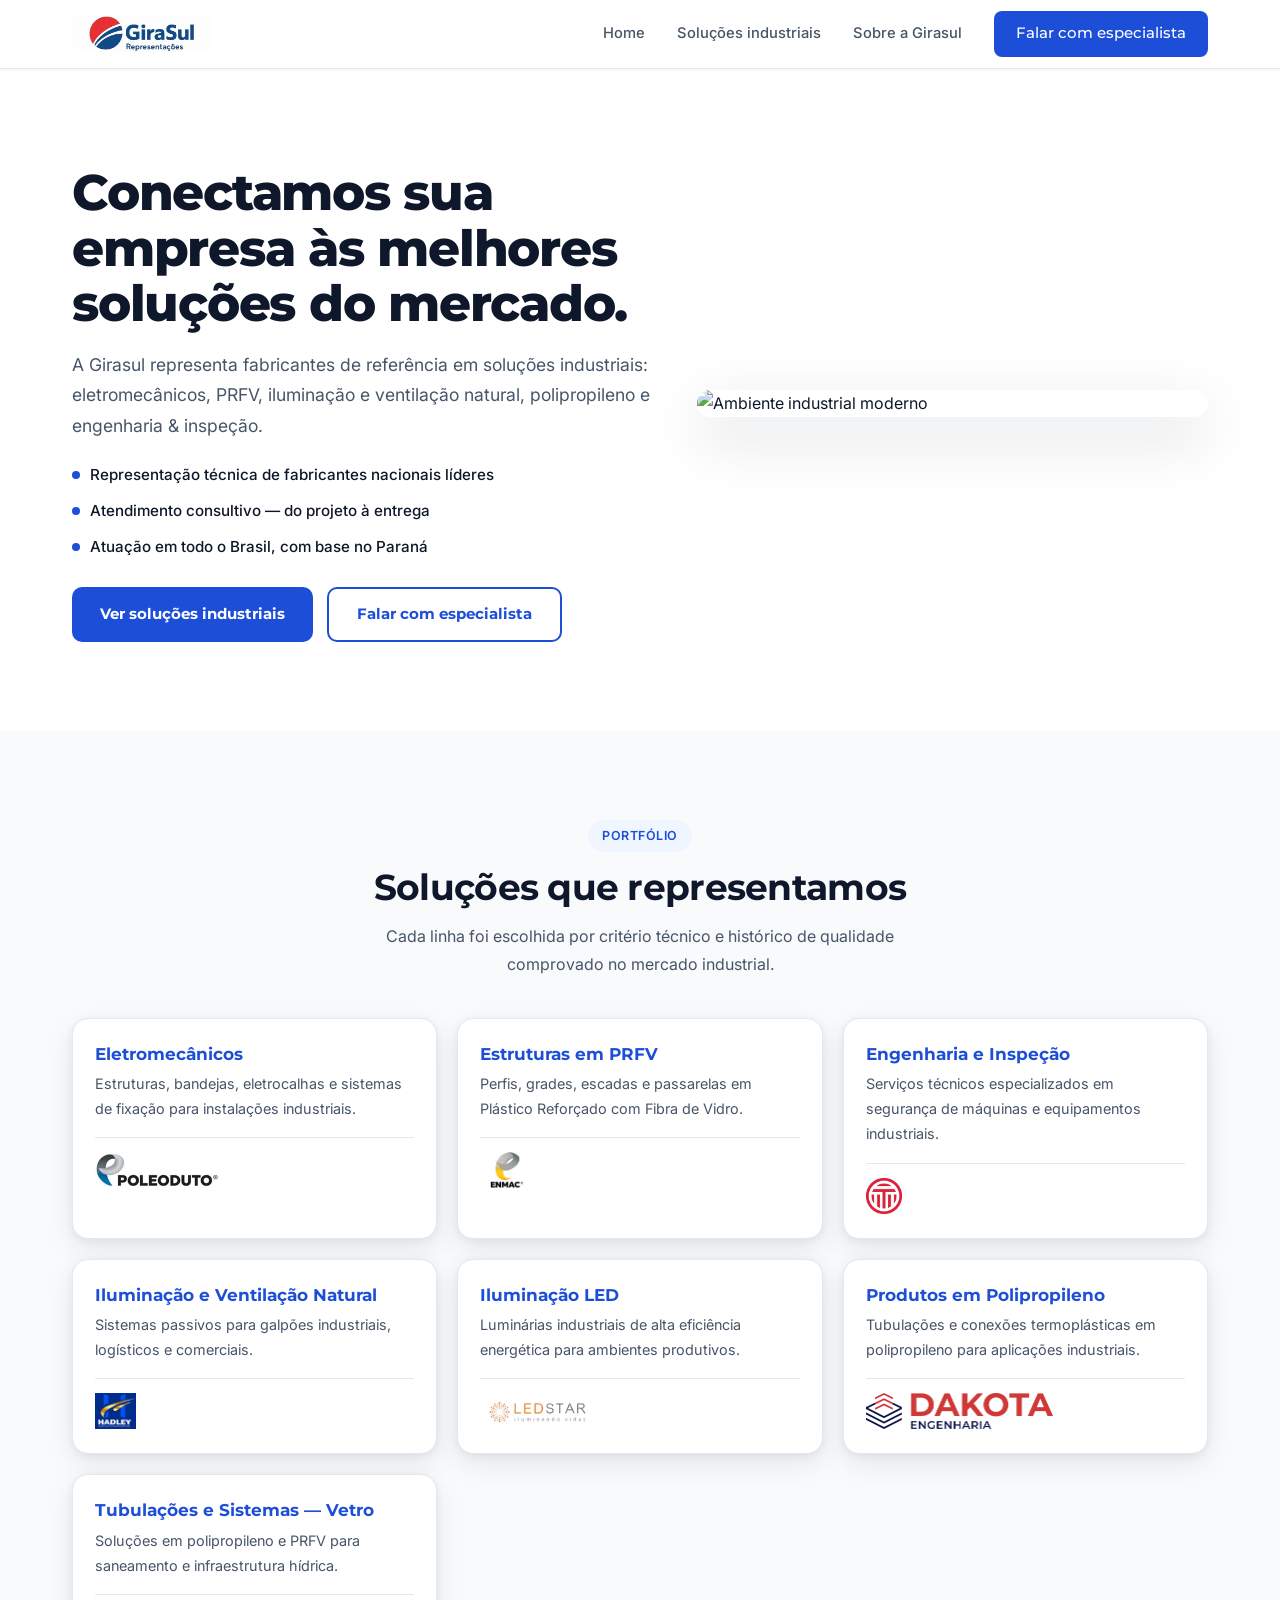
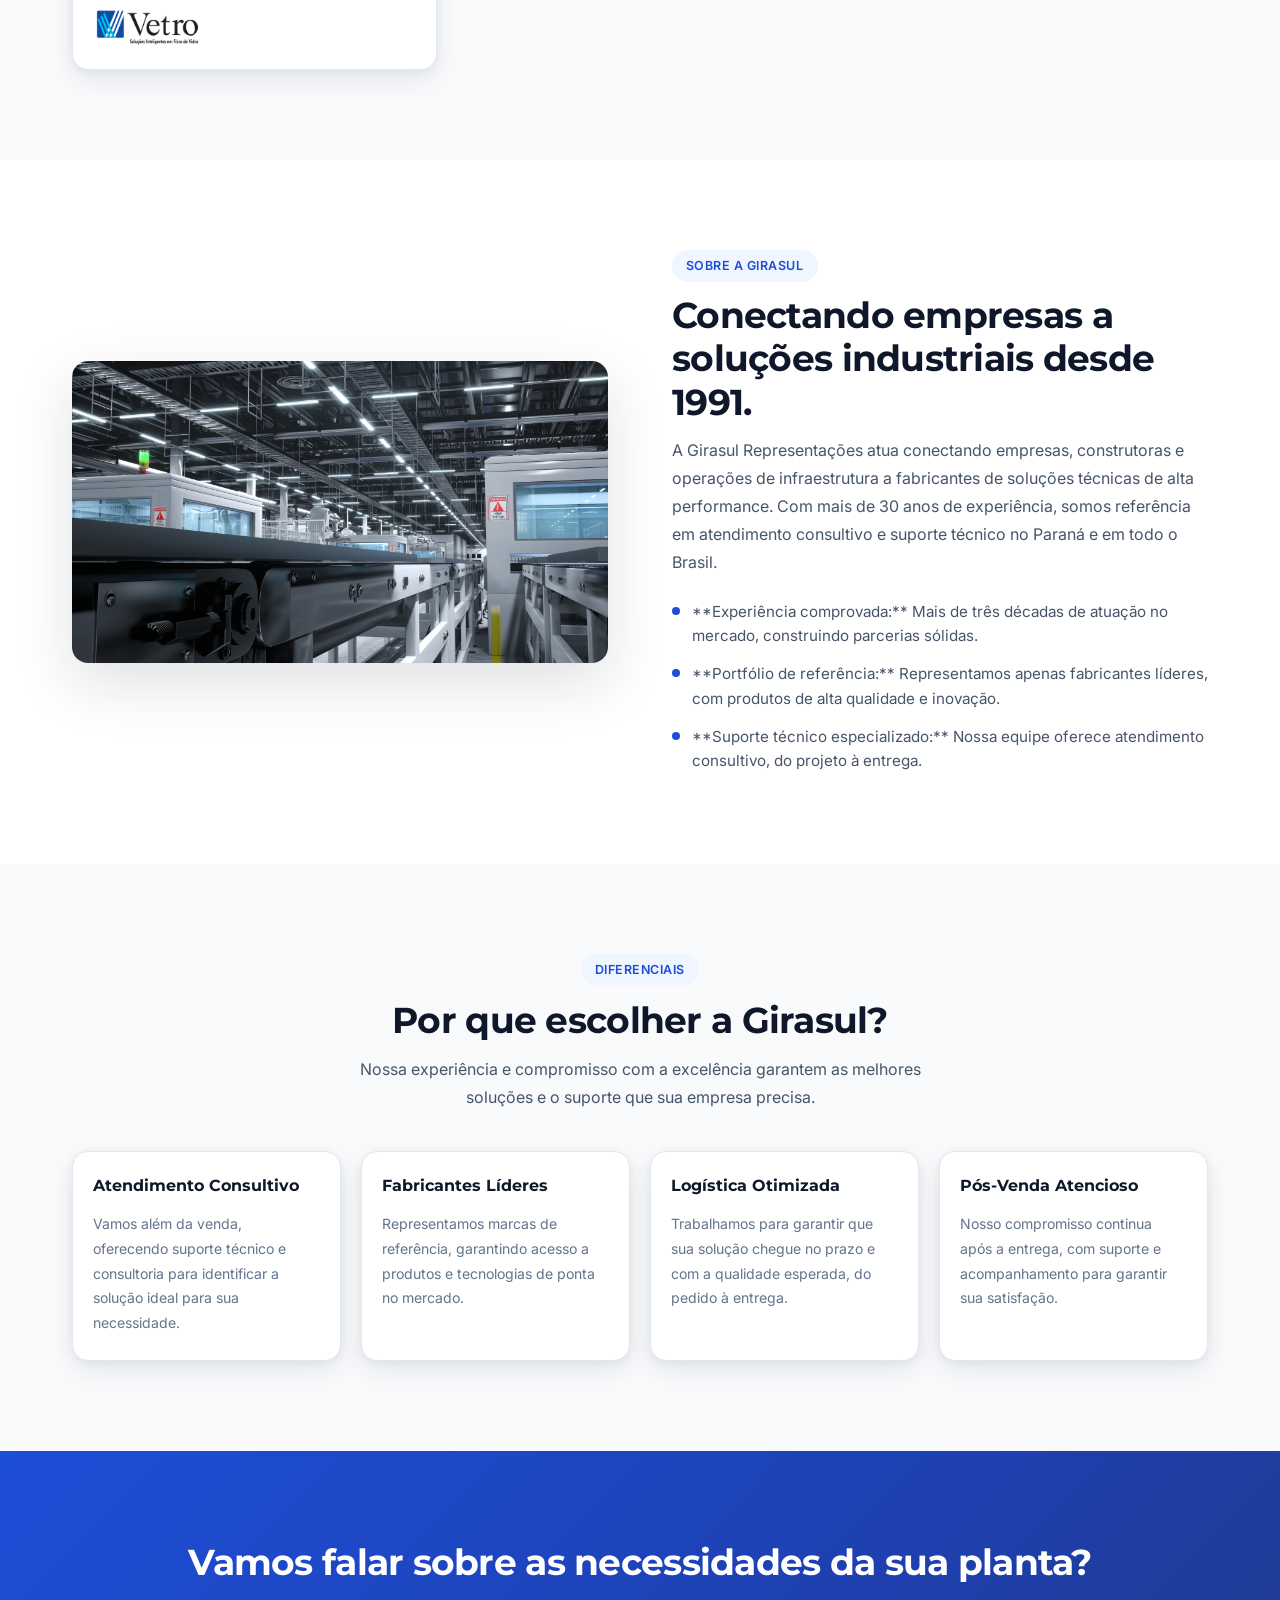
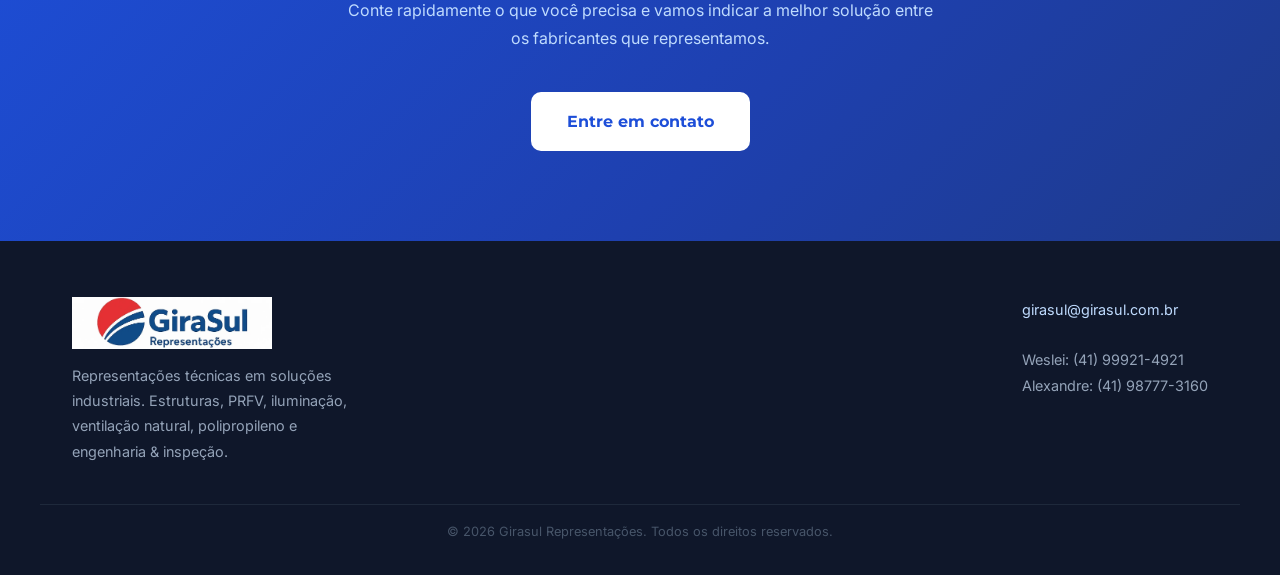
==== commit 5d7d8ccb: "Update index.html" ====
--- a/index.html
+++ b/index.html
@@ -66,7 +66,7 @@
           </div>
         </div>
         <div class="hero-visual">
-          <img src="assets/img/ilustracoes/hero-industrial-girasul.webp"
+          <img src="assets/img/ilustracoes/hero-industrial-home.webp"
                alt="Ambiente industrial moderno"
                class="hero-image" />
         </div>
@@ -270,3 +270,4 @@
   <script src="assets/js/main.js"></script>
 </body>
 </html>
+
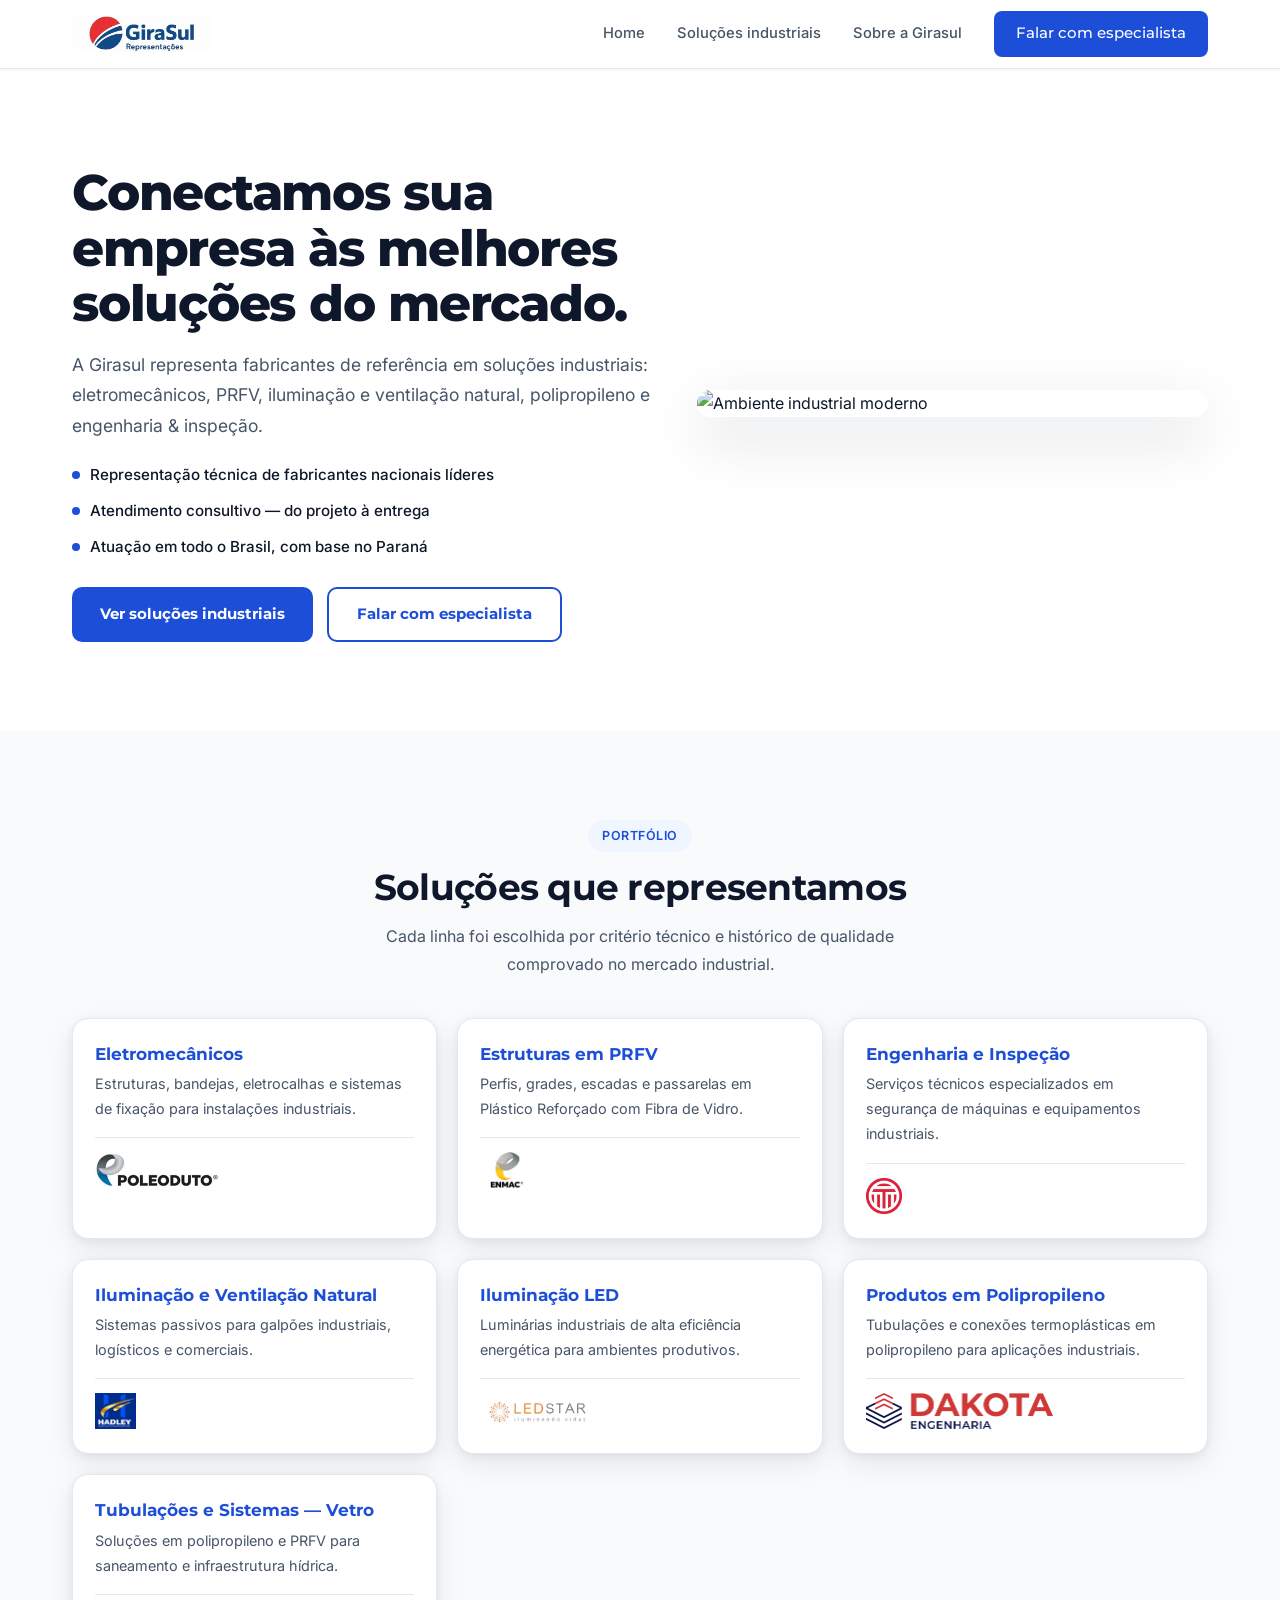
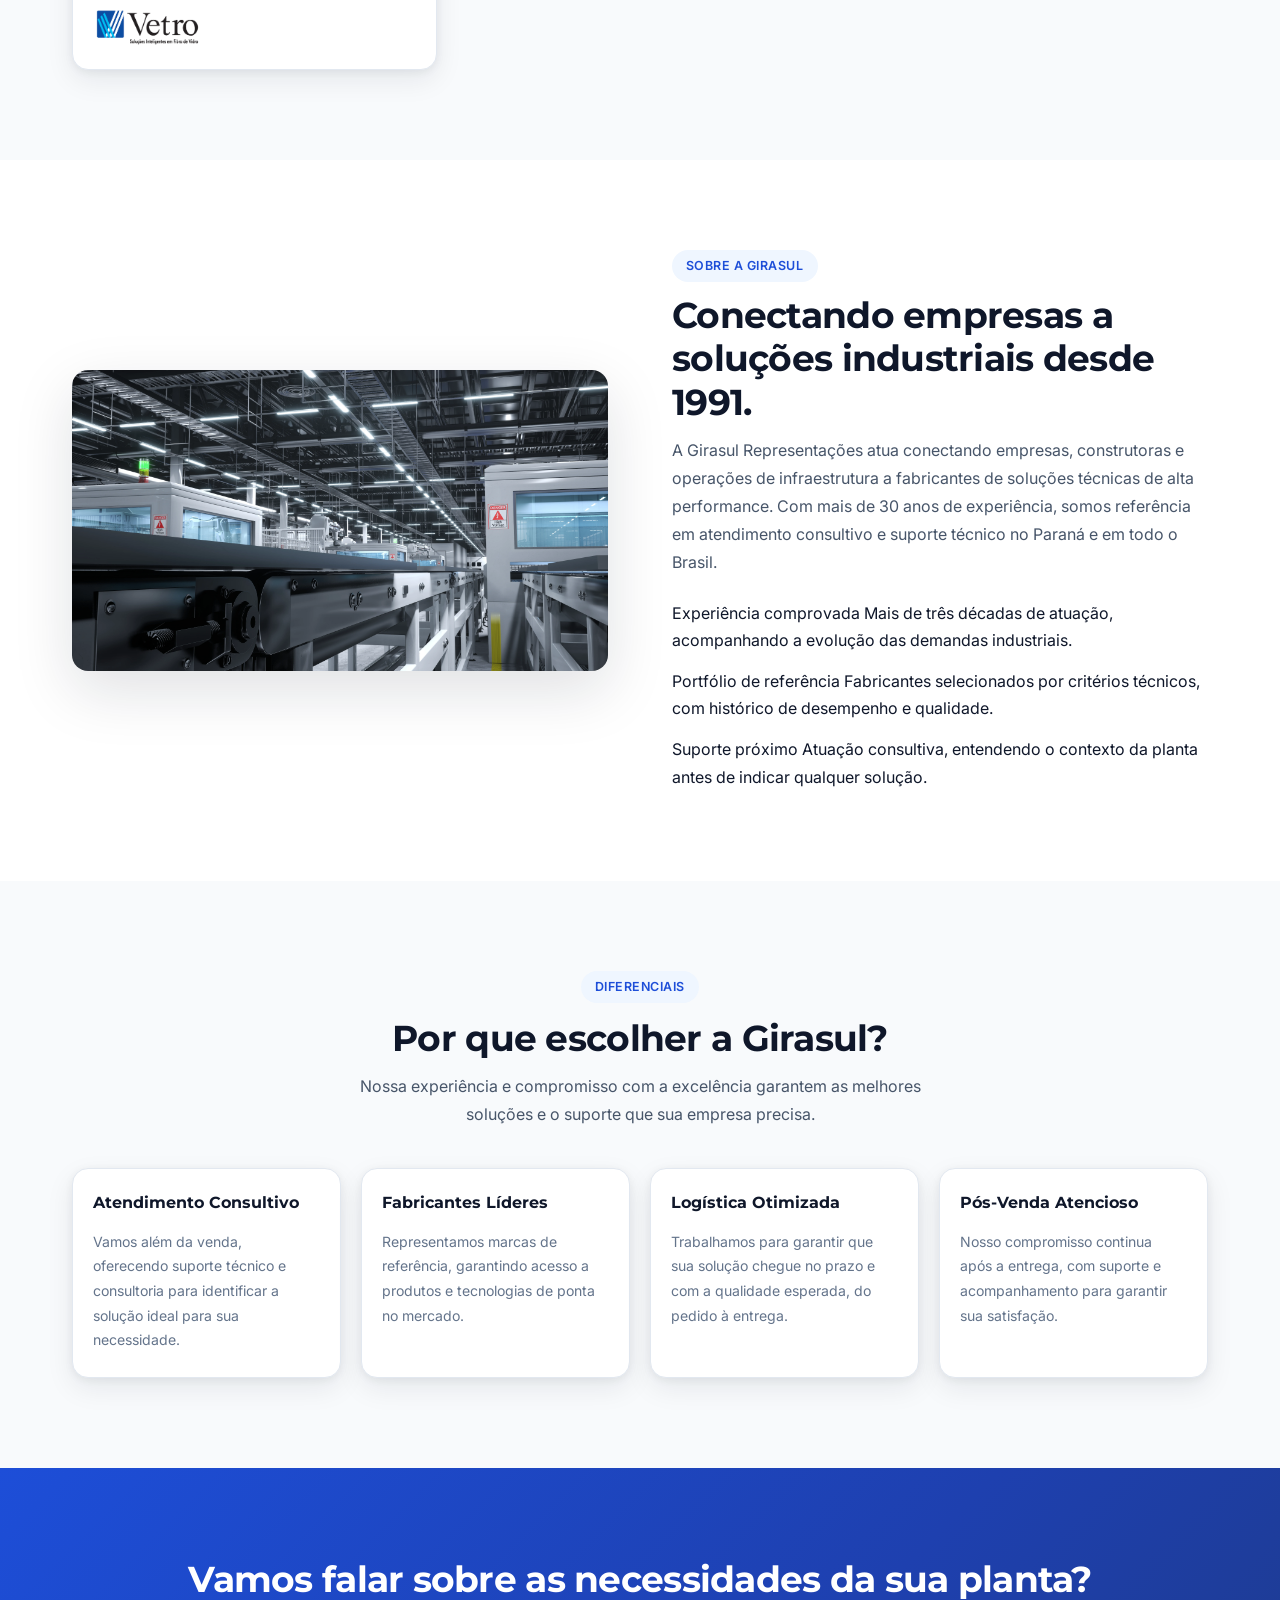
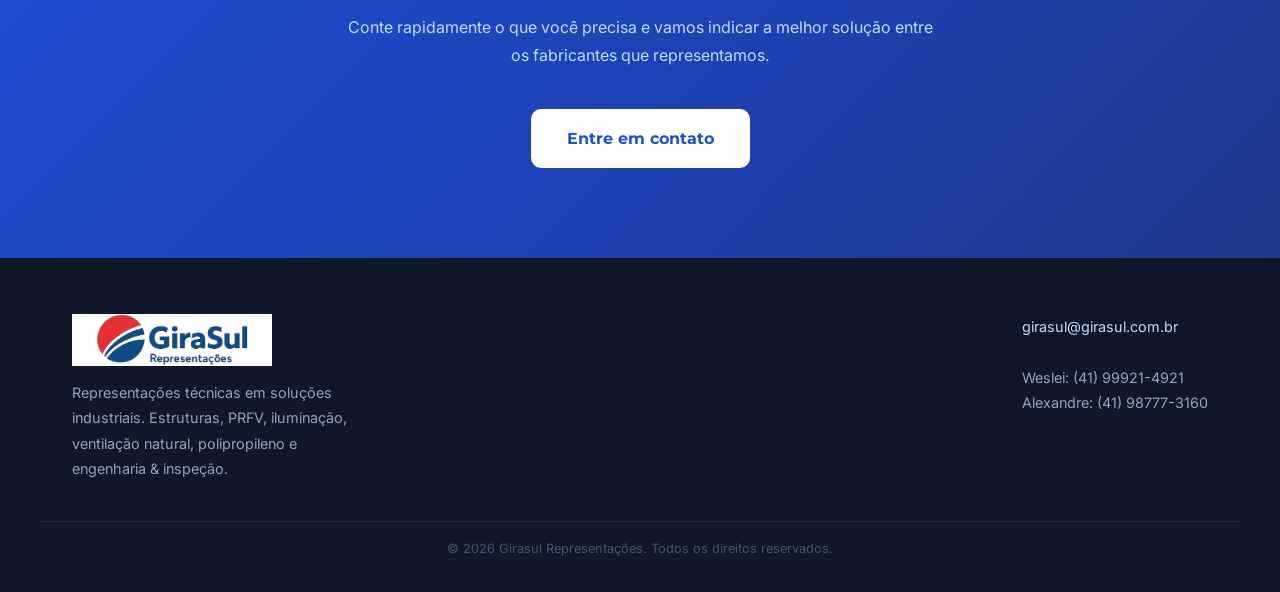
==== commit 5c2f7dbf: "Update index.html" ====
--- a/index.html
+++ b/index.html
@@ -140,41 +140,45 @@
 
     <!-- SOBRE A GIRASUL -->
     <section class="section" id="sobre">
-      <div class="container about-grid">
-        <div class="about-visual">
-          <img src="assets/img/ilustracoes/hero-sobre-girasul.webp"
-               alt="Equipe Girasul em ambiente industrial" />
-        </div>
-        <div class="about-text">
-          <p class="badge">Sobre a Girasul</p>
-          <h2>Conectando empresas a soluções industriais desde 1991.</h2>
-          <p>
-            A Girasul Representações atua conectando empresas, construtoras e operações de infraestrutura a fabricantes de soluções técnicas de alta performance. Com mais de 30 anos de experiência, somos referência em atendimento consultivo e suporte técnico no Paraná e em todo o Brasil.
-          </p>
-          <div class="about-highlights">
-            <div class="about-highlight-item">
-              <div class="about-highlight-dot"></div>
-              <p>
-                **Experiência comprovada:** Mais de três décadas de atuação no mercado, construindo parcerias sólidas.
-              </p>
-            </div>
-            <div class="about-highlight-item">
-              <div class="about-highlight-dot"></div>
-              <p>
-                **Portfólio de referência:** Representamos apenas fabricantes líderes, com produtos de alta qualidade e inovação.
-              </p>
-            </div>
-            <div class="about-highlight-item">
-              <div class="about-highlight-dot"></div>
-              <p>
-                **Suporte técnico especializado:** Nossa equipe oferece atendimento consultivo, do projeto à entrega.
-              </p>
-            </div>
-          </div>
-        </div>
-      </div>
-    </section>
-
+  <div class="container about-grid">
+    <div class="about-visual">
+      <img src="assets/img/ilustracoes/hero-sobre-girasul.webp"
+           alt="Ambiente industrial moderno representando as soluções da Girasul">
+    </div>
+    <div class="about-text">
+      <p class="badge">Sobre a Girasul</p>
+      <h2>Conectando empresas a soluções industriais desde 1991.</h2>
+      <p>
+        A Girasul Representações atua conectando empresas, construtoras e
+        operações de infraestrutura a fabricantes de soluções técnicas de alta
+        performance. Com mais de 30 anos de experiência, somos referência em
+        atendimento consultivo e suporte técnico no Paraná e em todo o Brasil.
+      </p>
+
+      <ul class="about-highlights">
+        <li>
+          <span class="about-highlight-title">Experiência comprovada</span>
+          <span class="about-highlight-text">
+            Mais de três décadas de atuação, acompanhando a evolução das demandas industriais.
+          </span>
+        </li>
+        <li>
+          <span class="about-highlight-title">Portfólio de referência</span>
+          <span class="about-highlight-text">
+            Fabricantes selecionados por critérios técnicos, com histórico de desempenho e qualidade.
+          </span>
+        </li>
+        <li>
+          <span class="about-highlight-title">Suporte próximo</span>
+          <span class="about-highlight-text">
+            Atuação consultiva, entendendo o contexto da planta antes de indicar qualquer solução.
+          </span>
+        </li>
+      </ul>
+    </div>
+  </div>
+</section>
+    
     <!-- POR QUE ESCOLHER A GIRASUL -->
     <section class="section section-soft">
       <div class="container">
@@ -271,3 +275,4 @@
 </body>
 </html>
 
+
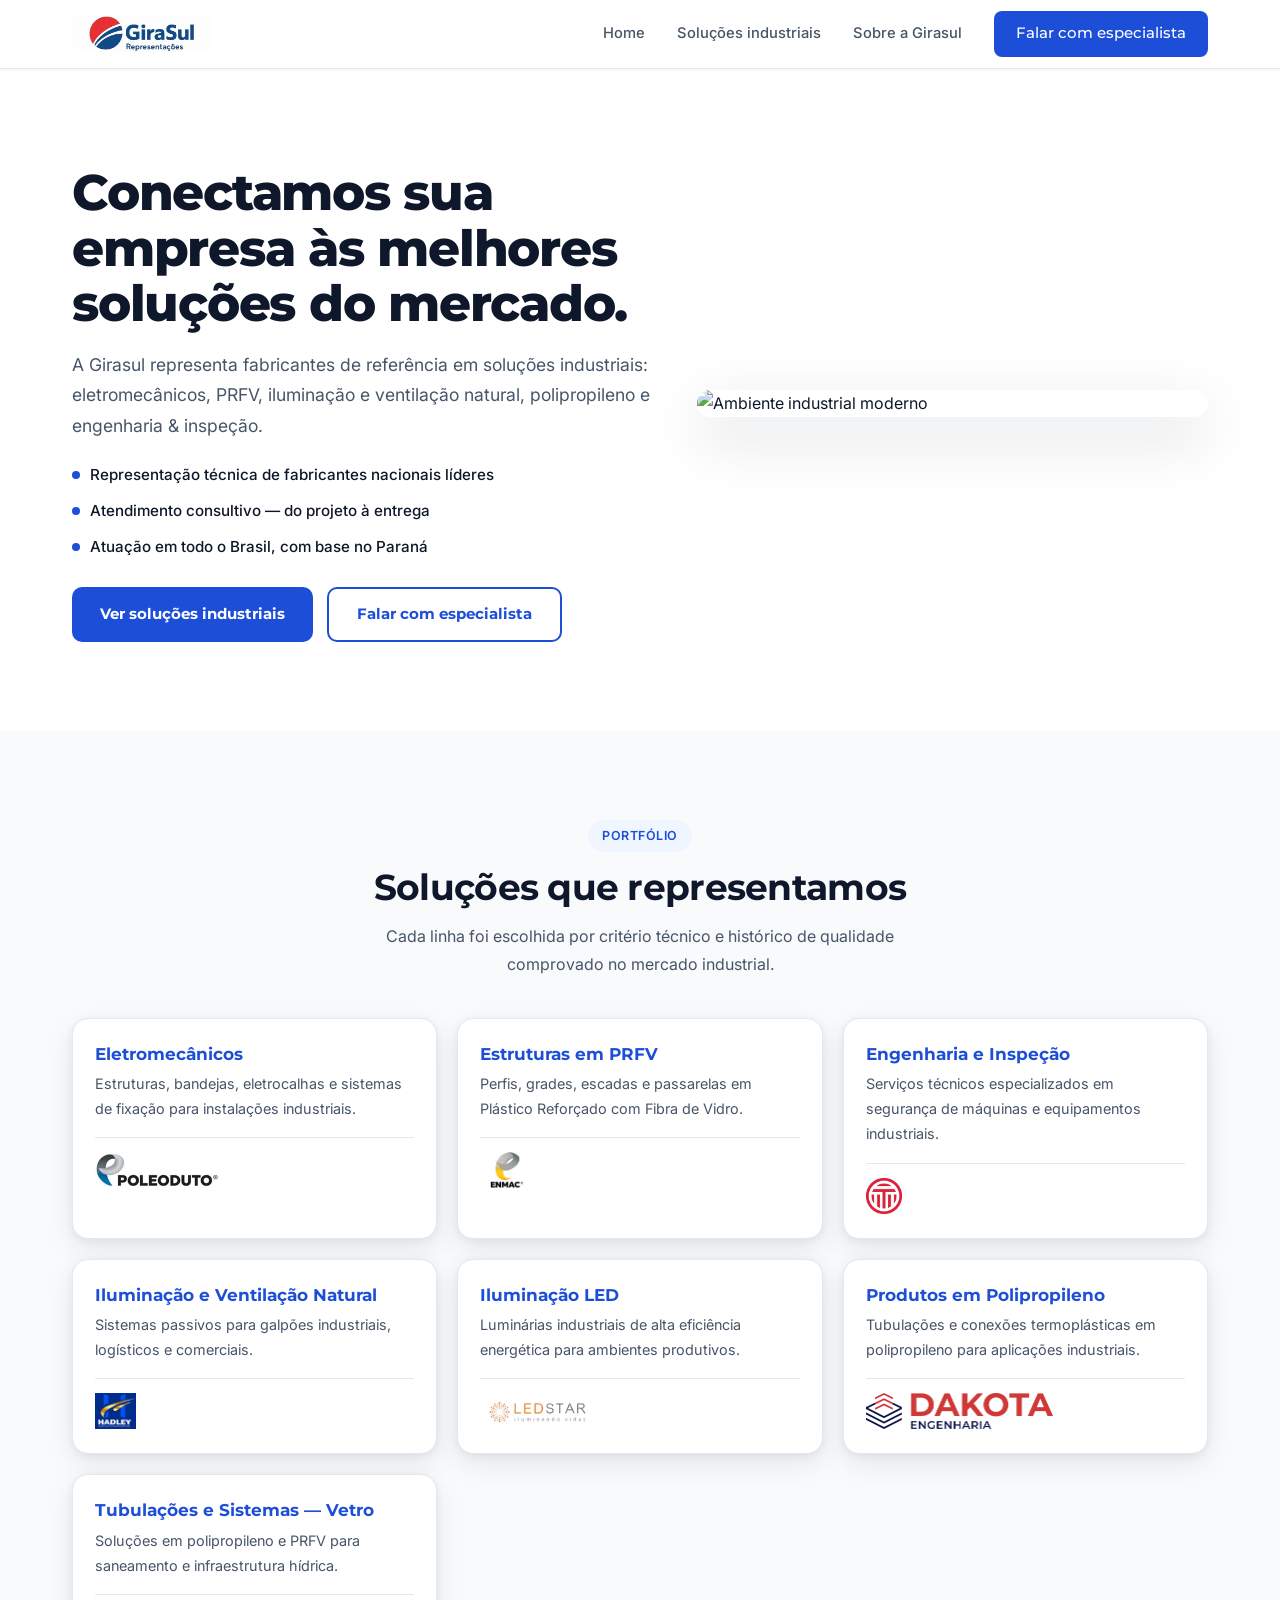
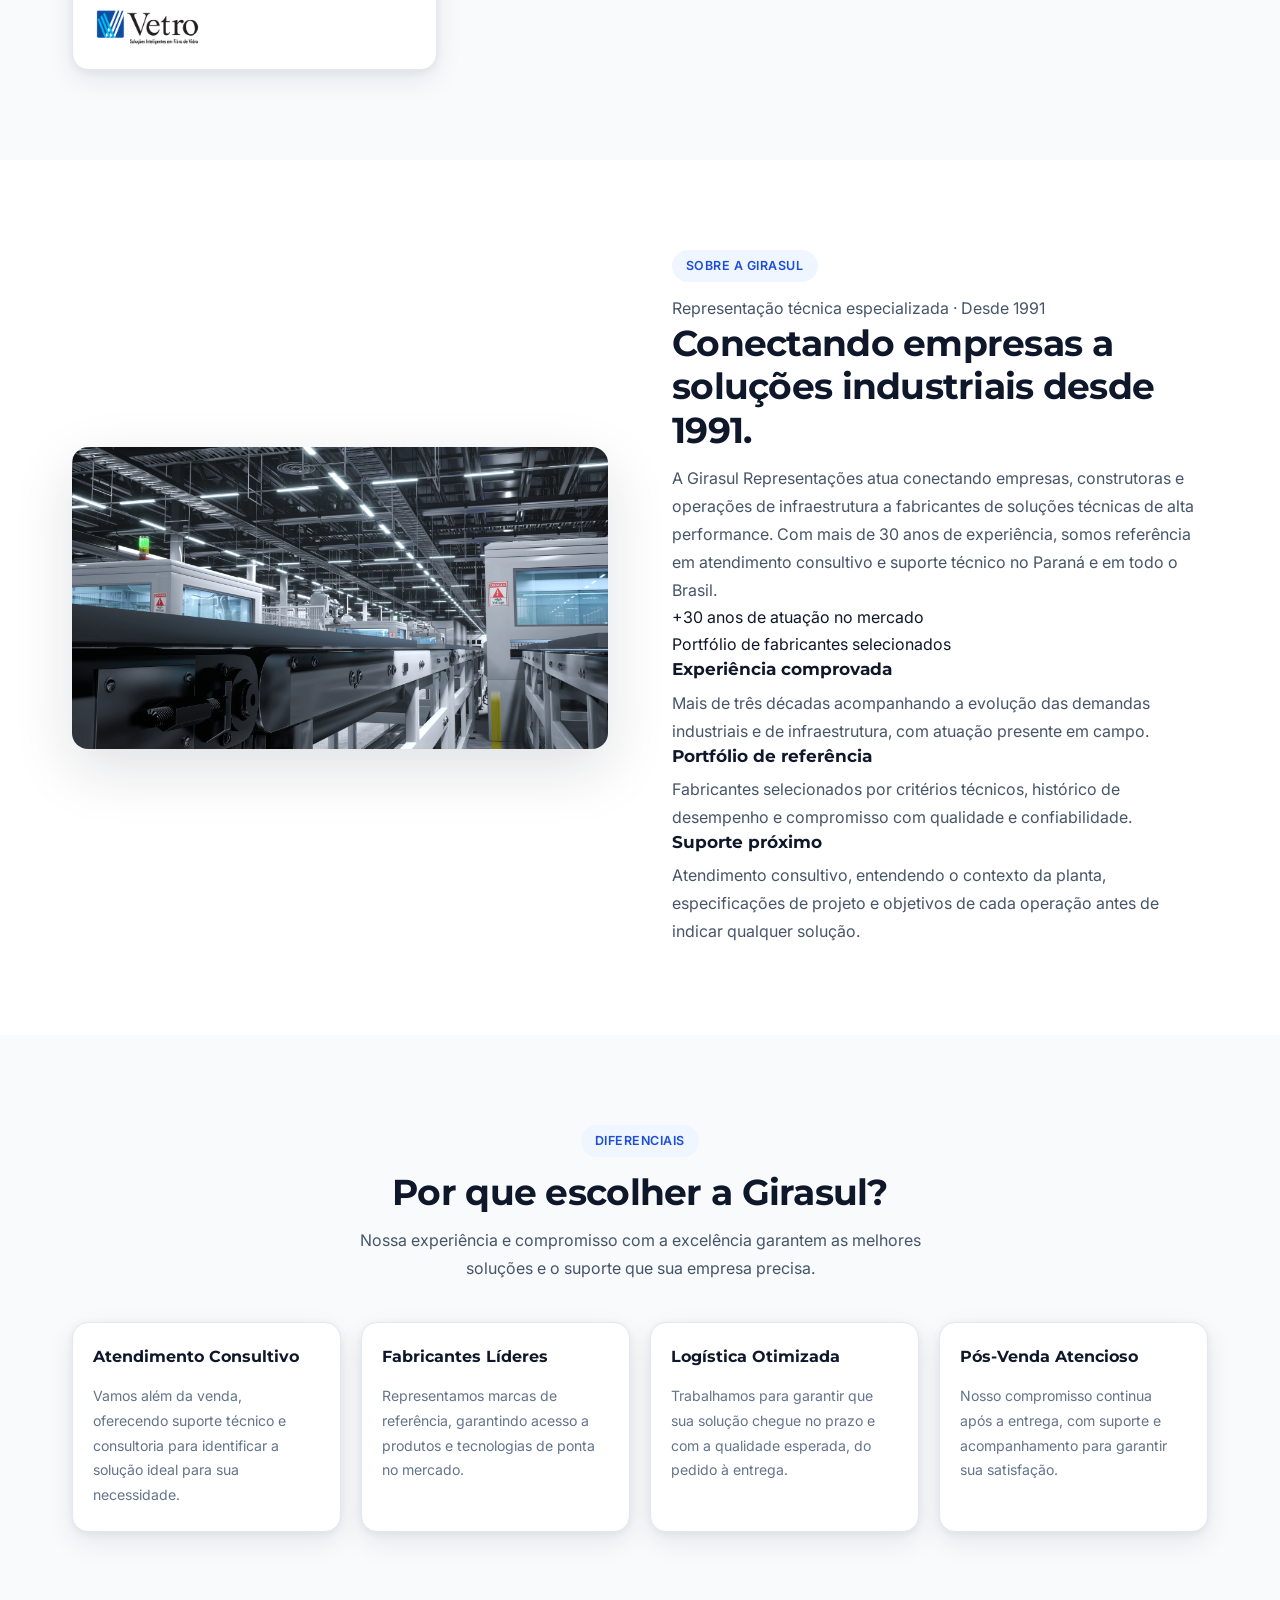
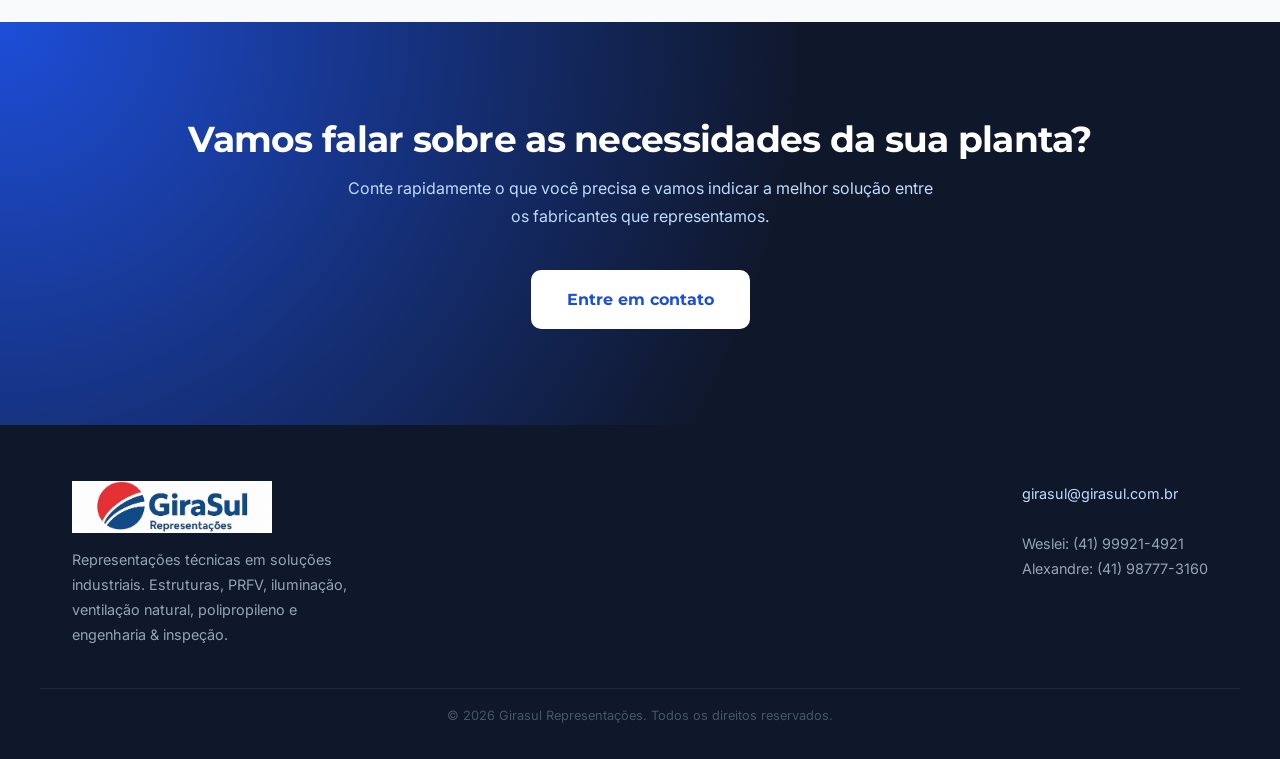
==== commit f1124197: "Update index.html" ====
--- a/index.html
+++ b/index.html
@@ -138,46 +138,69 @@
       </div>
     </section>
 
-    <!-- SOBRE A GIRASUL -->
+        <!-- SOBRE A GIRASUL -->
     <section class="section" id="sobre">
-  <div class="container about-grid">
-    <div class="about-visual">
-      <img src="assets/img/ilustracoes/hero-sobre-girasul.webp"
-           alt="Ambiente industrial moderno representando as soluções da Girasul">
-    </div>
-    <div class="about-text">
-      <p class="badge">Sobre a Girasul</p>
-      <h2>Conectando empresas a soluções industriais desde 1991.</h2>
-      <p>
-        A Girasul Representações atua conectando empresas, construtoras e
-        operações de infraestrutura a fabricantes de soluções técnicas de alta
-        performance. Com mais de 30 anos de experiência, somos referência em
-        atendimento consultivo e suporte técnico no Paraná e em todo o Brasil.
-      </p>
-
-      <ul class="about-highlights">
-        <li>
-          <span class="about-highlight-title">Experiência comprovada</span>
-          <span class="about-highlight-text">
-            Mais de três décadas de atuação, acompanhando a evolução das demandas industriais.
-          </span>
-        </li>
-        <li>
-          <span class="about-highlight-title">Portfólio de referência</span>
-          <span class="about-highlight-text">
-            Fabricantes selecionados por critérios técnicos, com histórico de desempenho e qualidade.
-          </span>
-        </li>
-        <li>
-          <span class="about-highlight-title">Suporte próximo</span>
-          <span class="about-highlight-text">
-            Atuação consultiva, entendendo o contexto da planta antes de indicar qualquer solução.
-          </span>
-        </li>
-      </ul>
-    </div>
-  </div>
-</section>
+      <div class="container about-grid">
+        <div class="about-visual">
+          <img src="assets/img/ilustracoes/hero-sobre-girasul.webp"
+               alt="Ambiente industrial moderno representando a atuação da Girasul"
+               loading="lazy">
+        </div>
+
+        <div class="about-text">
+          <p class="badge">Sobre a Girasul</p>
+
+          <p class="about-eyebrow">Representação técnica especializada · Desde 1991</p>
+
+          <h2>Conectando empresas a soluções industriais desde 1991.</h2>
+
+          <p>
+            A Girasul Representações atua conectando empresas, construtoras e
+            operações de infraestrutura a fabricantes de soluções técnicas de alta
+            performance. Com mais de 30 anos de experiência, somos referência em
+            atendimento consultivo e suporte técnico no Paraná e em todo o Brasil.
+          </p>
+
+          <div class="about-meta">
+            <div class="about-meta-item">
+              <span class="about-meta-label">+30 anos</span>
+              <span class="about-meta-text">de atuação no mercado</span>
+            </div>
+            <div class="about-meta-item">
+              <span class="about-meta-label">Portfólio</span>
+              <span class="about-meta-text">de fabricantes selecionados</span>
+            </div>
+          </div>
+
+          <div class="about-highlights-grid">
+            <div class="about-highlight-card">
+              <h3>Experiência comprovada</h3>
+              <p>
+                Mais de três décadas acompanhando a evolução das demandas
+                industriais e de infraestrutura, com atuação presente em campo.
+              </p>
+            </div>
+
+            <div class="about-highlight-card">
+              <h3>Portfólio de referência</h3>
+              <p>
+                Fabricantes selecionados por critérios técnicos, histórico de
+                desempenho e compromisso com qualidade e confiabilidade.
+              </p>
+            </div>
+
+            <div class="about-highlight-card">
+              <h3>Suporte próximo</h3>
+              <p>
+                Atendimento consultivo, entendendo o contexto da planta,
+                especificações de projeto e objetivos de cada operação antes de
+                indicar qualquer solução.
+              </p>
+            </div>
+          </div>
+        </div>
+      </div>
+    </section>
     
     <!-- POR QUE ESCOLHER A GIRASUL -->
     <section class="section section-soft">
@@ -276,3 +299,4 @@
 </html>
 
 
+
--- a/assets/css/styles.css
+++ b/assets/css/styles.css
@@ -417,6 +417,39 @@
   line-height: 1.6;
 }
 
+.about-highlights {
+  margin-top: 24px;
+  display: flex;
+  flex-direction: column;
+  gap: 12px;
+  padding-left: 0;
+}
+
+.about-highlights li {
+  display: flex;
+  align-items: flex-start;
+  gap: 10px;
+}
+
+.about-highlight-title {
+  font-weight: 600;
+  color: #0f172a;
+  margin-right: 4px;
+}
+
+.about-highlight-text {
+  color: #64748b;
+}
+
+.about-highlights li::before {
+  content: "";
+  width: 7px;
+  height: 7px;
+  border-radius: 50%;
+  background-color: var(--color-primary);
+  margin-top: 8px;
+  flex-shrink: 0;
+}
 /* =============================================
    WHY / DIFERENCIAIS
    ============================================= */
@@ -456,13 +489,19 @@
    CTA SECTION
    ============================================= */
 
+/* CTA */
 .section-cta {
-  background: linear-gradient(135deg, #1d4ed8 0%, #1e40af 60%, #1e3a8a 100%);
+  background: radial-gradient(circle at top left, #1d4ed8 0%, #0f172a 60%);
+  padding: 96px 0;
+}
+
+.section-cta h2 {
   color: #ffffff;
 }
 
-.section-cta h2 { color: #ffffff; }
-.section-cta .section-lead { color: #bfdbfe; }
+.section-cta .section-lead {
+  color: #bfdbfe;
+}
 
 .cta-contacts {
   display: flex;
@@ -825,3 +864,4 @@
   .fab-grid         { grid-template-columns: repeat(2, 1fr); }
   .logos-grid       { grid-template-columns: repeat(2, 1fr); }
 }
+
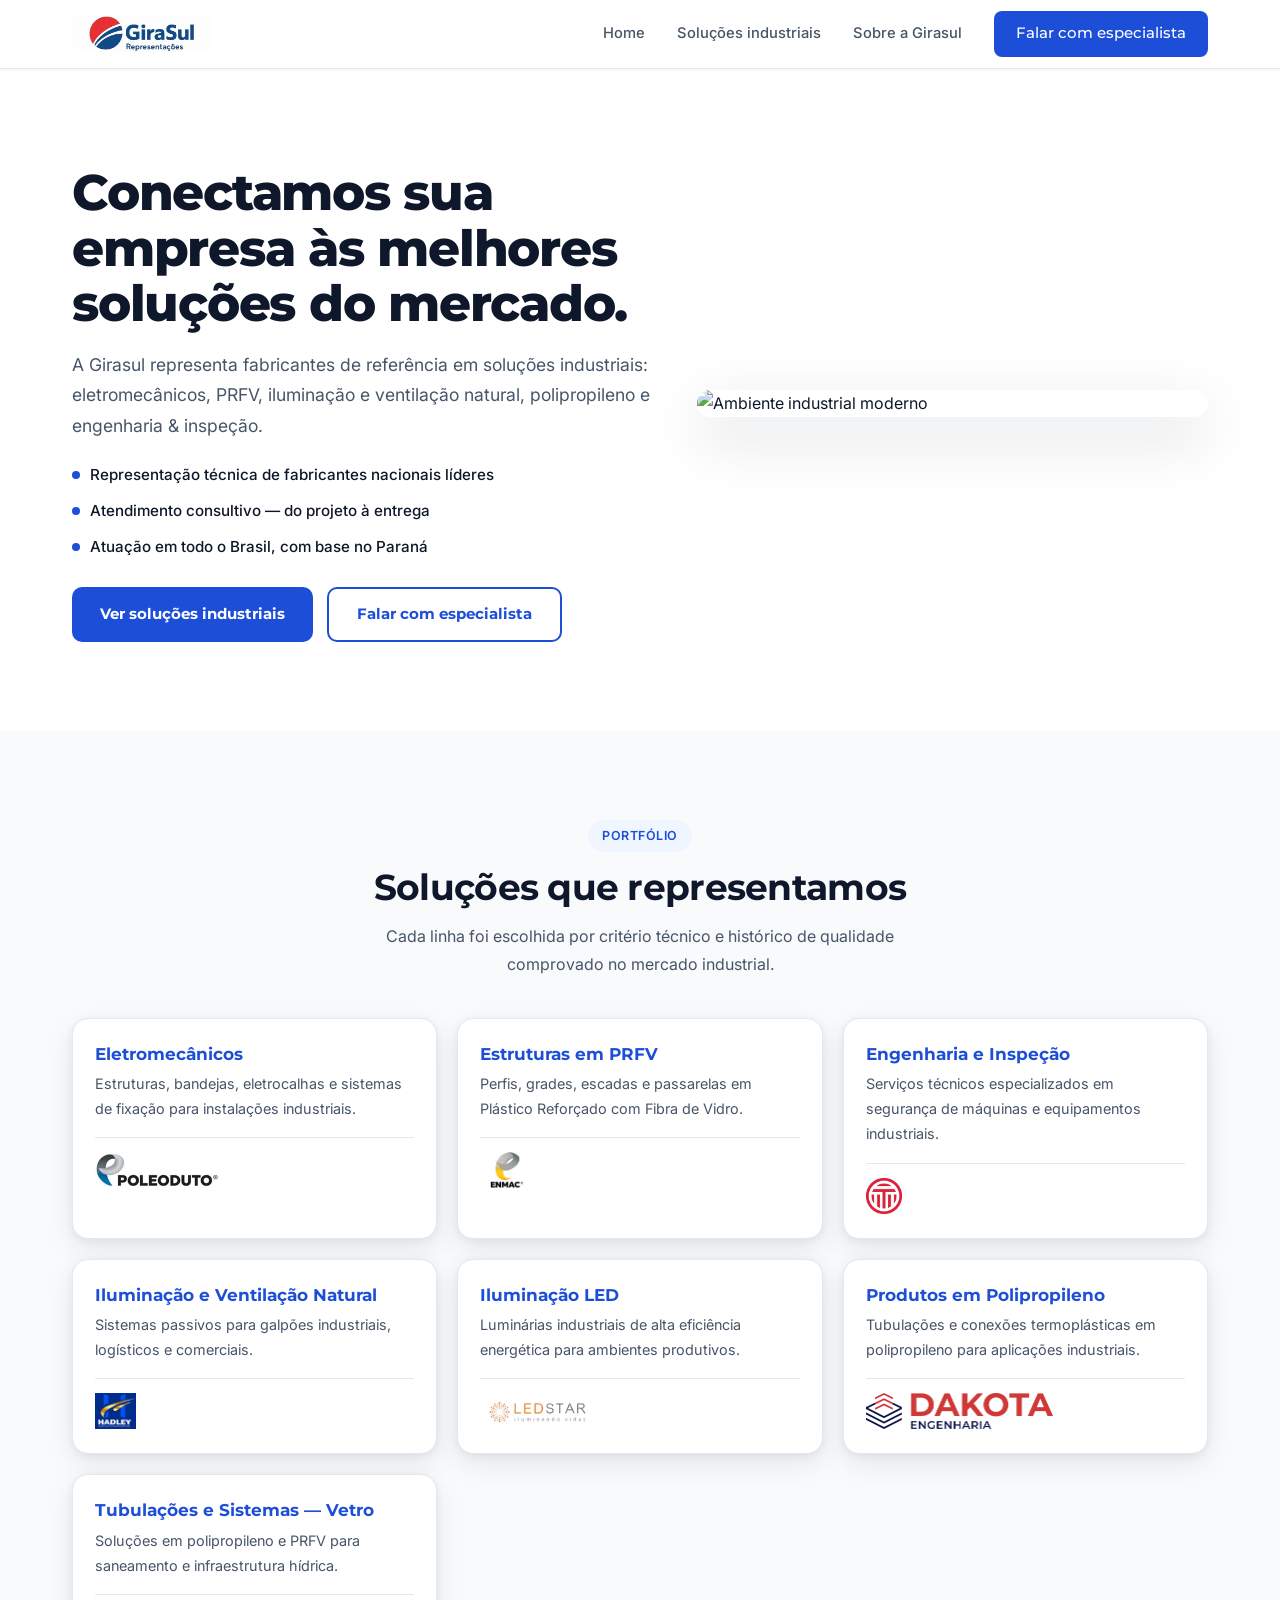
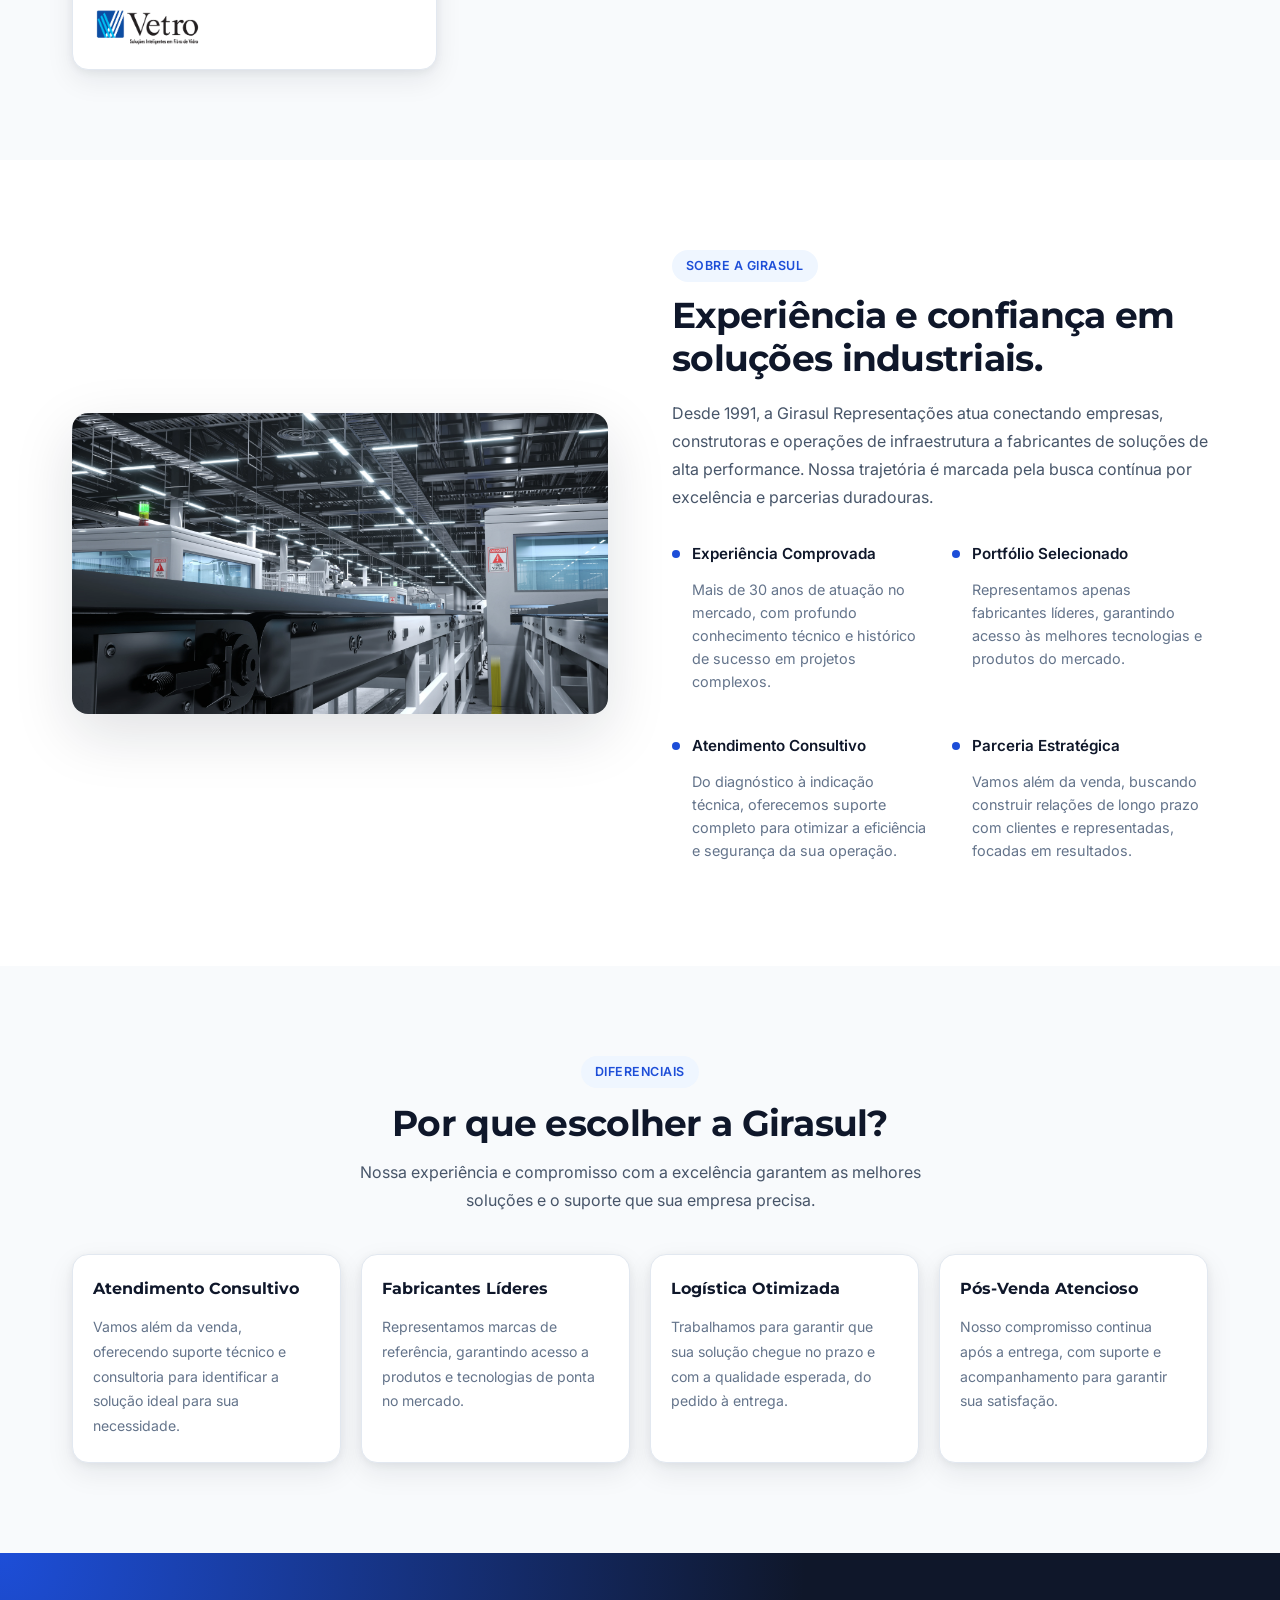
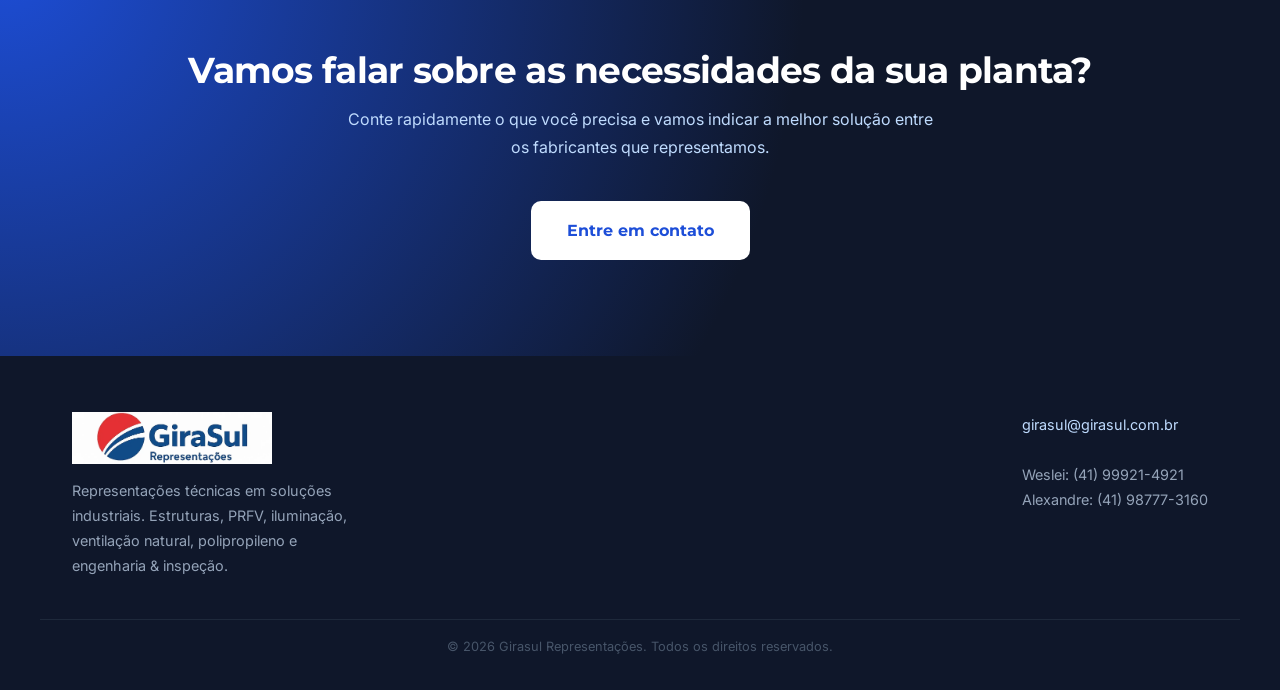
==== commit 0787e9a3: "Update index.html" ====
--- a/index.html
+++ b/index.html
@@ -138,64 +138,64 @@
       </div>
     </section>
 
-        <!-- SOBRE A GIRASUL -->
+            <!-- SOBRE A GIRASUL -->
     <section class="section" id="sobre">
       <div class="container about-grid">
         <div class="about-visual">
           <img src="assets/img/ilustracoes/hero-sobre-girasul.webp"
-               alt="Ambiente industrial moderno representando a atuação da Girasul"
-               loading="lazy">
-        </div>
-
+               alt="Equipe da Girasul em reunião com cliente em ambiente industrial"
+               loading="lazy" />
+        </div>
         <div class="about-text">
           <p class="badge">Sobre a Girasul</p>
-
-          <p class="about-eyebrow">Representação técnica especializada · Desde 1991</p>
-
-          <h2>Conectando empresas a soluções industriais desde 1991.</h2>
-
+          <h2>Experiência e confiança em soluções industriais.</h2>
           <p>
-            A Girasul Representações atua conectando empresas, construtoras e
-            operações de infraestrutura a fabricantes de soluções técnicas de alta
-            performance. Com mais de 30 anos de experiência, somos referência em
-            atendimento consultivo e suporte técnico no Paraná e em todo o Brasil.
-          </p>
-
-          <div class="about-meta">
-            <div class="about-meta-item">
-              <span class="about-meta-label">+30 anos</span>
-              <span class="about-meta-text">de atuação no mercado</span>
-            </div>
-            <div class="about-meta-item">
-              <span class="about-meta-label">Portfólio</span>
-              <span class="about-meta-text">de fabricantes selecionados</span>
-            </div>
-          </div>
-
-          <div class="about-highlights-grid">
-            <div class="about-highlight-card">
-              <h3>Experiência comprovada</h3>
-              <p>
-                Mais de três décadas acompanhando a evolução das demandas
-                industriais e de infraestrutura, com atuação presente em campo.
-              </p>
-            </div>
-
-            <div class="about-highlight-card">
-              <h3>Portfólio de referência</h3>
-              <p>
-                Fabricantes selecionados por critérios técnicos, histórico de
-                desempenho e compromisso com qualidade e confiabilidade.
-              </p>
-            </div>
-
-            <div class="about-highlight-card">
-              <h3>Suporte próximo</h3>
-              <p>
-                Atendimento consultivo, entendendo o contexto da planta,
-                especificações de projeto e objetivos de cada operação antes de
-                indicar qualquer solução.
-              </p>
+            Desde 1991, a Girasul Representações atua conectando empresas,
+            construtoras e operações de infraestrutura a fabricantes de soluções
+            de alta performance. Nossa trajetória é marcada pela busca contínua
+            por excelência e parcerias duradouras.
+          </p>
+
+          <div class="about-bullets">
+            <div class="about-bullet-item">
+              <span class="about-bullet-dot"></span>
+              <div>
+                <p class="about-bullet-title">Experiência Comprovada</p>
+                <p class="about-bullet-text">
+                  Mais de 30 anos de atuação no mercado, com profundo conhecimento
+                  técnico e histórico de sucesso em projetos complexos.
+                </p>
+              </div>
+            </div>
+            <div class="about-bullet-item">
+              <span class="about-bullet-dot"></span>
+              <div>
+                <p class="about-bullet-title">Portfólio Selecionado</p>
+                <p class="about-bullet-text">
+                  Representamos apenas fabricantes líderes, garantindo acesso às
+                  melhores tecnologias e produtos do mercado.
+                </p>
+              </div>
+            </div>
+            <div class="about-bullet-item">
+              <span class="about-bullet-dot"></span>
+              <div>
+                <p class="about-bullet-title">Atendimento Consultivo</p>
+                <p class="about-bullet-text">
+                  Do diagnóstico à indicação técnica, oferecemos suporte completo
+                  para otimizar a eficiência e segurança da sua operação.
+                </p>
+              </div>
+            </div>
+            <div class="about-bullet-item">
+              <span class="about-bullet-dot"></span>
+              <div>
+                <p class="about-bullet-title">Parceria Estratégica</p>
+                <p class="about-bullet-text">
+                  Vamos além da venda, buscando construir relações de longo prazo
+                  com clientes e representadas, focadas em resultados.
+                </p>
+              </div>
             </div>
           </div>
         </div>
@@ -300,3 +300,4 @@
 
 
 
+
--- a/assets/css/styles.css
+++ b/assets/css/styles.css
@@ -373,7 +373,7 @@
 
 .about-grid {
   display: grid;
-  grid-template-columns: 1fr 1fr;
+  grid-template-columns: 1fr 1fr; /* Duas colunas para desktop */
   gap: 64px;
   align-items: center;
 }
@@ -388,67 +388,52 @@
 
 .about-text .badge { margin-bottom: 12px; }
 
-.about-highlights {
-  display: flex;
-  flex-direction: column;
-  gap: 14px;
-  margin-top: 24px;
-}
-
-.about-highlight-item {
-  display: flex;
-  align-items: flex-start;
+.about-text h2 { margin-bottom: 18px; } /* Ajuste de espaçamento */
+.about-text p { margin-bottom: 14px; } /* Ajuste de espaçamento */
+
+.about-bullets {
+  margin-top: 32px; /* Espaçamento maior entre o texto e os bullets */
+  display: grid;
+  grid-template-columns: repeat(2, 1fr); /* 2 colunas para os bullets */
+  gap: 28px 24px; /* Espaçamento entre os bullets */
+}
+
+.about-bullet-item {
+  display: flex;
+  align-items: flex-start; /* Alinha o bullet no topo do texto */
   gap: 12px;
 }
 
-.about-highlight-dot {
+.about-bullet-dot {
   width: 8px;
   height: 8px;
-  border-radius: 50%;
+  border-radius: 999px; /* Faz um círculo perfeito */
   background-color: var(--color-primary);
-  flex-shrink: 0;
-  margin-top: 7px;
-}
-
-.about-highlight-item p {
-  font-size: 0.95rem;
-  color: var(--color-text-soft);
-  margin: 0;
-  line-height: 1.6;
-}
-
-.about-highlights {
-  margin-top: 24px;
-  display: flex;
-  flex-direction: column;
-  gap: 12px;
-  padding-left: 0;
-}
-
-.about-highlights li {
-  display: flex;
-  align-items: flex-start;
-  gap: 10px;
-}
-
-.about-highlight-title {
+  margin-top: 7px; /* Alinha o bullet com a primeira linha do texto */
+  flex-shrink: 0; /* Garante que o bullet não encolha */
+}
+
+.about-bullet-title {
   font-weight: 600;
   color: #0f172a;
-  margin-right: 4px;
-}
-
-.about-highlight-text {
+  font-size: 0.95rem;
+  margin-bottom: 4px; /* Espaçamento entre título e texto do bullet */
+  line-height: 1.4;
+}
+
+.about-bullet-text {
+  font-size: 0.9rem;
   color: #64748b;
-}
-
-.about-highlights li::before {
-  content: "";
-  width: 7px;
-  height: 7px;
-  border-radius: 50%;
-  background-color: var(--color-primary);
-  margin-top: 8px;
-  flex-shrink: 0;
+  line-height: 1.6;
+  margin: 0;
+}
+
+/* Responsivo para o bloco "Sobre a Girasul" */
+@media (max-width: 768px) {
+  .about-bullets {
+    grid-template-columns: 1fr; /* Uma coluna para os bullets em mobile */
+    gap: 24px;
+  }
 }
 /* =============================================
    WHY / DIFERENCIAIS
@@ -865,3 +850,4 @@
   .logos-grid       { grid-template-columns: repeat(2, 1fr); }
 }
 
+
